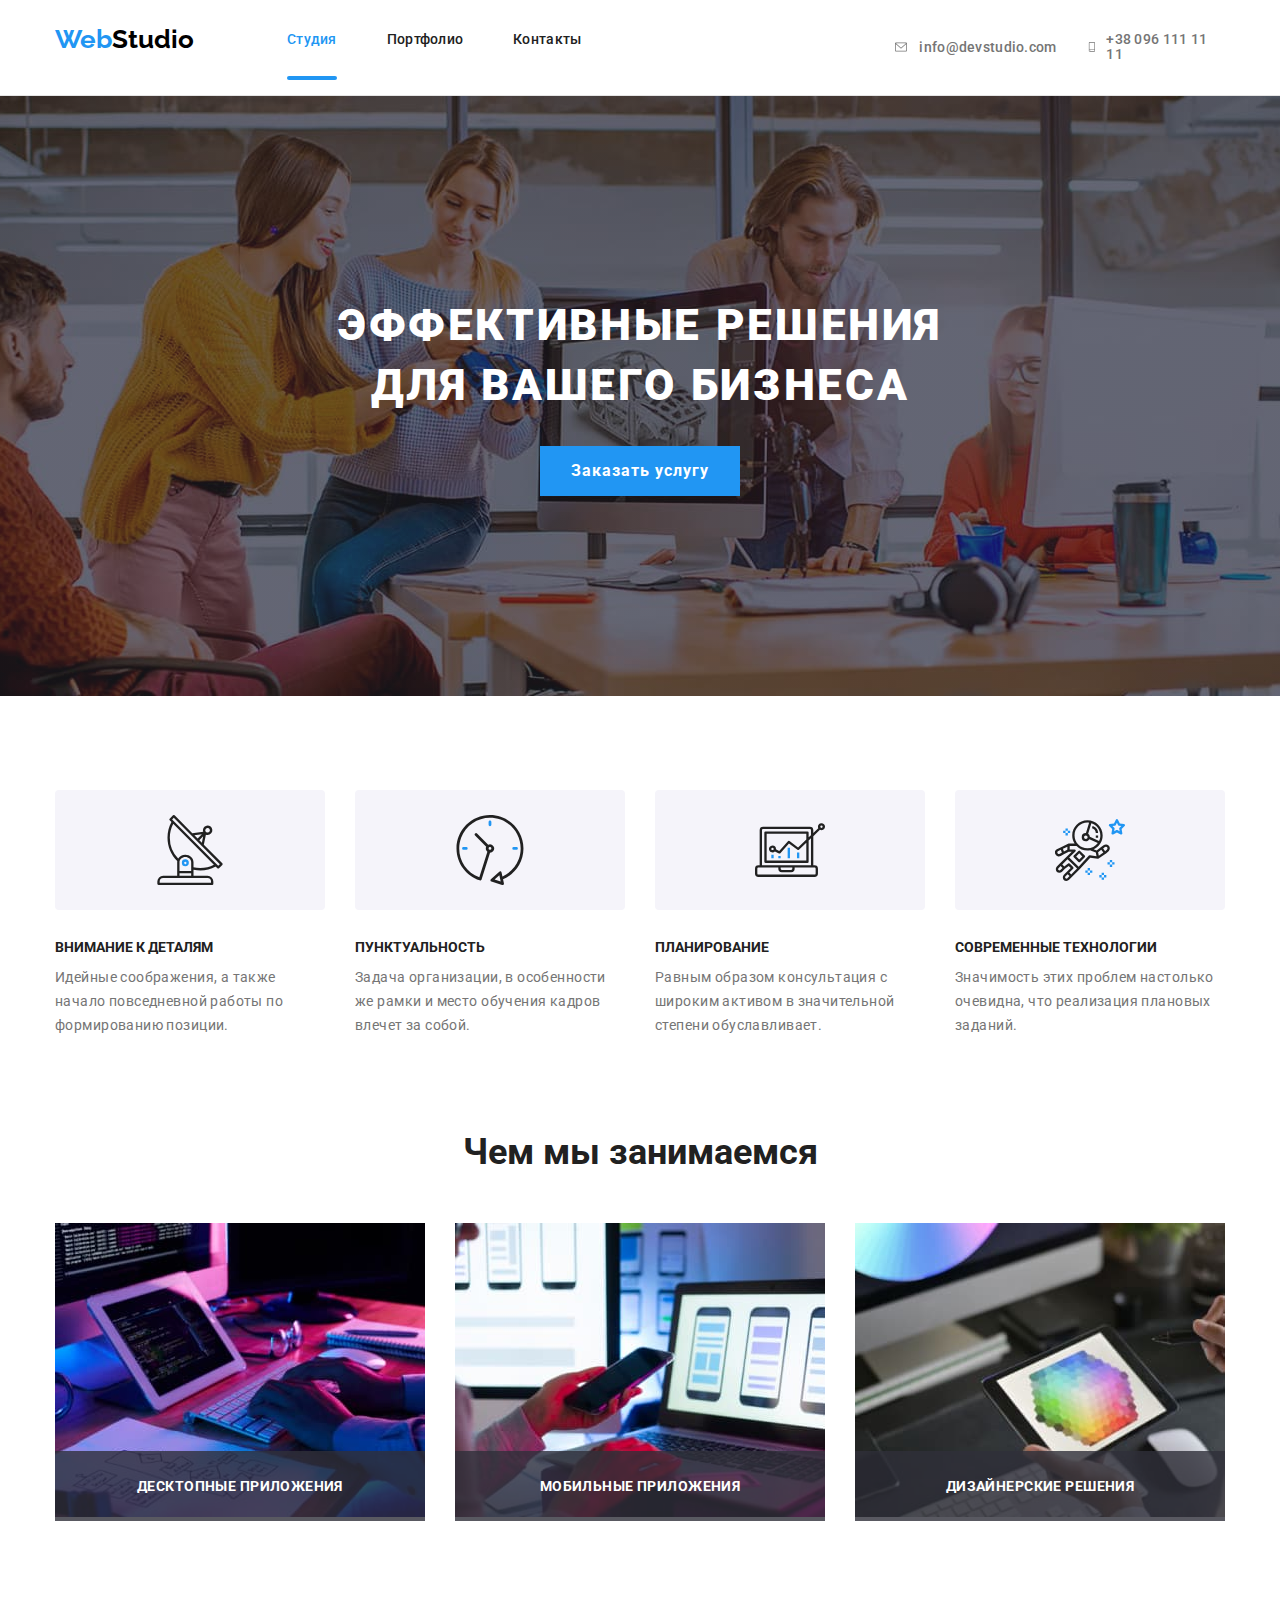
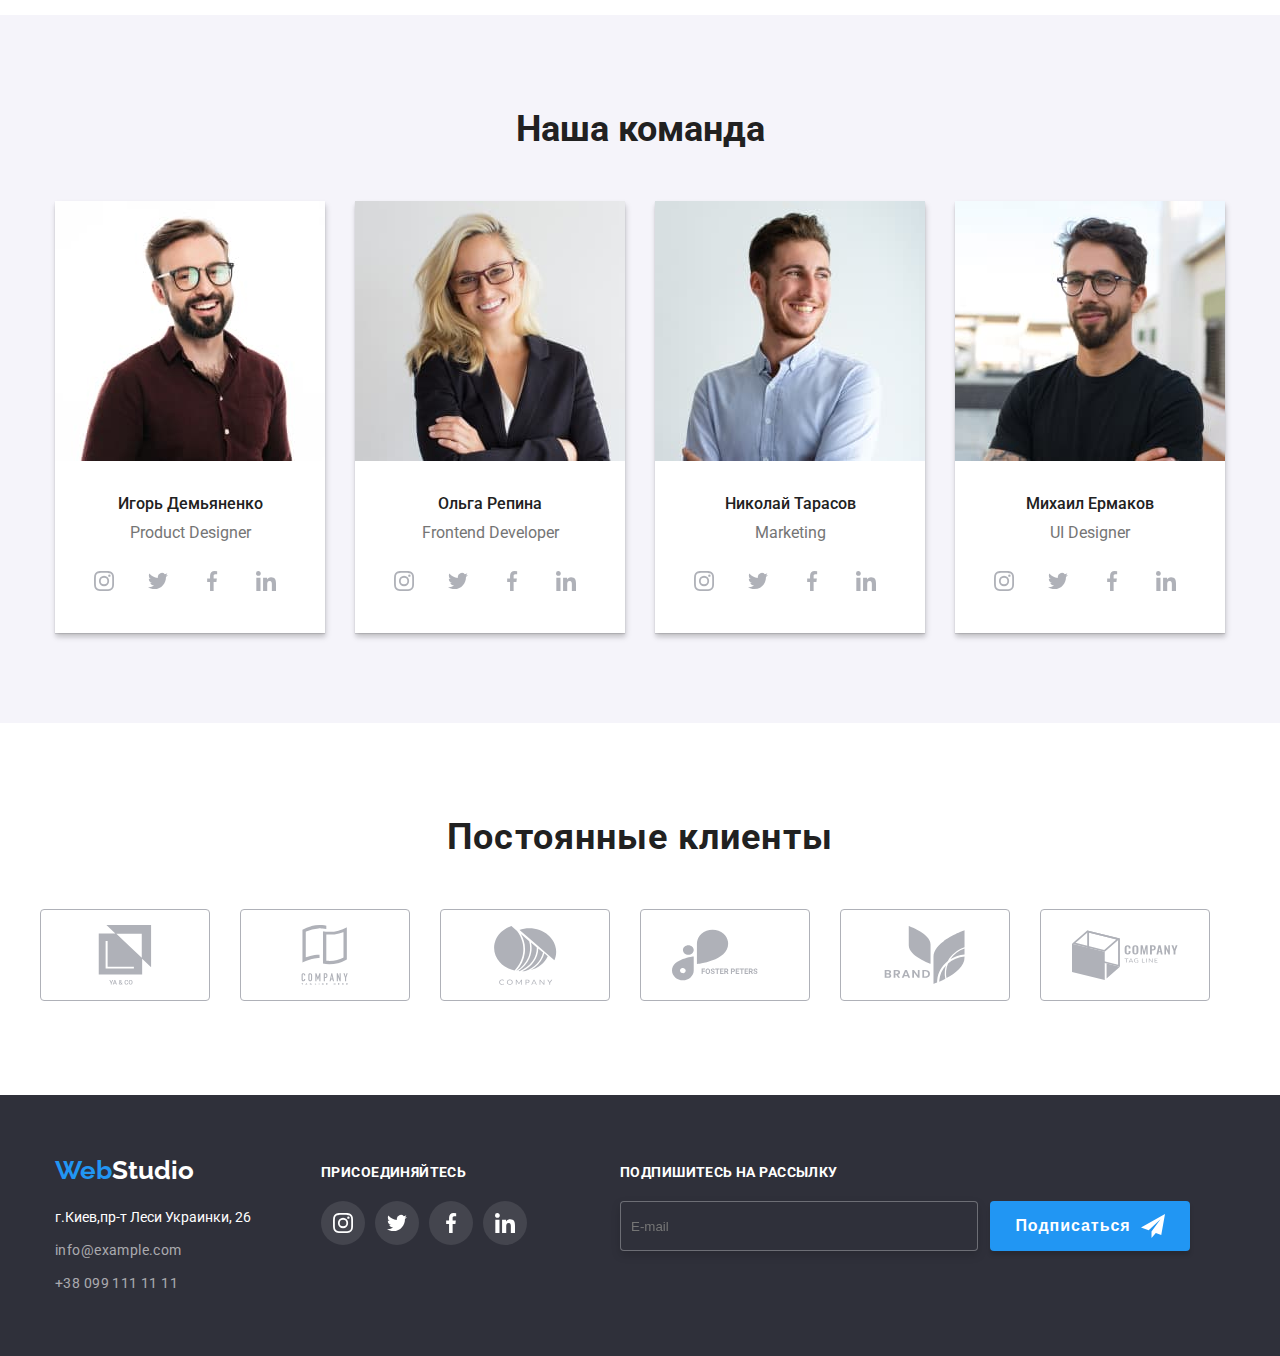
==== index.html @ 4535de9e "Копия Д.З. №7" ====
<!DOCTYPE html>
<html lang="en">

<head>
    <meta charset="UTF-8" />
    <meta http-equiv="X-UA-Compatible" content="IE=edge" />
    <meta name="viewport" content="width=device-width, initial-scale=1.0" />
    <title>Студия</title>
    <link
        href="https://fonts.googleapis.com/css2?family=Raleway:wght@700&family=Roboto:wght@400;500;700;900&display=swap"
        rel="stylesheet">
    <link rel="stylesheet" href="https://cdnjs.cloudflare.com/ajax/libs/modern-normalize/1.1.0/modern-normalize.min.css"
        integrity="sha512-wpPYUAdjBVSE4KJnH1VR1HeZfpl1ub8YT/NKx4PuQ5NmX2tKuGu6U/JRp5y+Y8XG2tV+wKQpNHVUX03MfMFn9Q=="
        crossorigin="anonymous" referrerpolicy="no-referrer" />
    <link rel="stylesheet" href="./CSS/main.min.css">
</head>

<body class="page">
    <!--site navigation-->

    <header class="header">
        <div class="container site-header">
            <nav class="site-header__nav">
                <a href="./index.html" class="site-header__logo"><span class="site-header__logo--web">Web</span><span
                        class="site-header__logo--studio">Studio</span></a>
                <ul class="site-navigation">
                    <li class="site-navigation__reference"><a href="./index.html"
                            class="site-navigation__reference--current">Студия</a></li>
                    <li class="site-navigation__reference"><a href="./portfolio.html"
                            class="site-navigation__reference--link"> Портфолио</a></li>
                    <li class="site-navigation__reference"><a href=""
                            class="site-navigation__reference--last">Контакты</a></li>
                </ul>

            </nav>

            <ul class="header-contacts">
                <li class="header-contacts__contact"><a href="mailto:info@devstudio.com" class="header-contacts__mail">
                        <svg class="header-contacts__mail--icon" width="16" height="12">
                            <use href="./images/symbol.svg#envelope"></use>
                        </svg>info@devstudio.com</a>
                </li>
                <li class="header-contacts__contact"><a href="tel:+380961111111" class="header-contacts__phone"> <svg
                            class="header-contacts__phone--icon" width="10" height="16">
                            <use href="./images/symbol.svg#smartphone"></use>
                        </svg>+38 096 111 11 11</a></li>
            </ul>
        </div>
    </header>

    <main>
        <!-- hero and modal -->
        <section class="hero">
            <h1 class="hero-title">Эффективные решения для вашего бизнеса</h1>
            <button data-modal-open class="hero-button primary" type="button">Заказать услугу</button>
            <div class="backdrop is-hidden" data-modal>
                <div class="modal">
                    <div class="modal-container">
                        <h2 class="modal-title">Оставьте свои данные, мы вам перезвоним</h2>
                        <form class="modal-form">
                            <div class="modal-form__section">
                                <label class="modal-form__label" for="name">Имя</label>
                                <input class="modal-form__input" type="text" name="name" id="name">
                                <svg class="section-icon" width="18" height="18">
                                    <use href="./images/modal.svg#name"></use>
                                </svg>
                            </div>
                            <div class="modal-form__section">
                                <label class="modal-form__label" for="tel">Телефон</label>
                                <input class="modal-form__input" type="tel" name="tel" id="tel">
                                <svg class="section-icon" width="18" height="18">
                                    <use href="./images/modal.svg#tel"></use>
                                </svg>
                            </div>
                            <div class="modal-form__section">
                                <label class="modal-form__label" for="email">Почта</label>
                                <input class="modal-form__input" type="email" name="email" id="email">
                                <svg class="section-icon" width="18" height="18">
                                    <use href="./images/modal.svg#email"></use>
                                </svg>
                            </div>
                            <div class="modal-form__section">
                                <label class="modal-form__label" for="comment">Комментарий</label>
                                <textarea class="modal-form__comment" id="comment"
                                    placeholder="Введите текст"></textarea>

                            </div>
                            <div class="modal-form__check">
                                <label class="modal-form__confirm">
                                    <input class="modal-form__check--input" type="checkbox" name="consert">
                                    <svg class="modal-form__check--icon">
                                        <use href="./images/modal.svg#check"></use>
                                    </svg>
                                    Соглашаюсь с рассылкой и принимаю <a href="" class="modal-form__check--link">Условия
                                        договора</a>
                                </label>
                            </div>

                            <button type="submit" class="modal-form__check--button">Отправить</button>
                        </form>
                    </div>
                    <div data-modal-close class="modal-close">
                        <svg width="30" height="30" class="modal-close__icon">
                            <use href="./images/symbol-defs.svg#close-1"></use>
                        </svg>
                    </div>
                </div>

            </div>
        </section>
        <!--sections of the same content-->
        <section class="section">

            <div class="container">
                <h2 class="hidden">Почему мы?</h2>
                <div class="box-icon">
                    <ul class="box-icon__section">
                        <li class="box-icon__picture">
                            <svg height="70" width="70">
                                <use href="./images/symbol.svg#antenna"></use>
                            </svg>
                        </li>
                        <li class="box-icon__information">
                            <h3 class="box-icon__header">Внимание к деталям</h3>
                            <p class="box-icon__subtitle">
                                Идейные соображения, а также
                                начало повседневной работы по
                                формированию позиции.
                            </p>
                        </li>
                    </ul>
                    <ul class="box-icon__section">
                        <li class="box-icon__picture">
                            <svg height="70" width="70">
                                <use href="./images/symbol.svg#clock"></use>
                            </svg>
                        </li>
                        <li class="box-icon__information">
                            <h3 class="box-icon__header">Пунктуальность</h3>
                            <p class="box-icon__subtitle">
                                Задача организации, в особенности же рамки и место обучения кадров
                                влечет за собой.
                            </p>
                        </li>
                    </ul>
                    <ul class="box-icon__section">
                        <li class="box-icon__picture">
                            <svg height="70" width="70">
                                <use href="./images/symbol.svg#diagram"></use>
                            </svg>
                        </li>
                        <li class="box-icon__information">
                            <h3 class="box-icon__header">Планирование</h3>
                            <p class="box-icon__subtitle">
                                Равным образом консультация с широким активом в значительной
                                степени обуславливает.
                            </p>
                        </li>
                    </ul>
                    <ul class="box-icon__section">
                        <li class="box-icon__picture">
                            <svg height="70" width="70">
                                <use href="./images/symbol.svg#astronaut"></use>
                            </svg>
                        </li>
                        <li class="box-icon__information">
                            <h3 class="box-icon__header">Современные технологии</h3>
                            <p class="box-icon__subtitle">
                                Значимость этих проблем настолько очевидна, что реализация
                                плановых заданий.
                            </p>
                        </li>
                    </ul>
                </div>




            </div>

        </section>
        <!--section imeges-->
        <section class="section">
            <div class="container">
                <h2 class="subtitle">Чем мы занимаемся</h2>
                <ul class="image-box">

                    <li class="image-box__picture"><img src="./images/img1.jpg" alt="ipad очки клавиатура"
                            width="370" />
                        <div class="image-box__section">
                            <p class="image-box__subtitle">
                                Десктопные приложения
                            </p>
                        </div>
                    </li>

                    <li class="image-box__picture"><img src="./images/img2.jpg" alt="смартфон и макбук" width="370" />
                        <div class="image-box__section">
                            <p class="image-box__subtitle">
                                Мобильные приложения
                            </p>
                        </div>
                    </li>
                    <li class="image-box__picture"><img src="./images/img3.jpg" alt="ipad мишь ручка в руке"
                            width="370" />
                        <div class="image-box__section">
                            <p class="image-box__subtitle">
                                Дизайнерские решения </p>
                        </div>
                    </li>
                </ul>
            </div>
        </section>
        <!--our team-->
        <section class="team">
            <div class="container">
                <h2 class="team__header">Наша команда</h2>
                <ul class="team__list">
                    <li class="team__section">
                        <img src="./images/demyanenko.jpg" alt="борода очки рубашка" width="270" />
                        <div class="team__container">
                            <h3 class="team__name"> Игорь Демьяненко</h3>
                            <p class="team__text">Product Designer</p>
                            <ul class="team__links">
                                <li class="team__network">
                                    <a href="" class="team__link"><svg class="team__icon" height="44" width="44">
                                            <use href="./images/symbol.svg#instagram"></use>
                                        </svg></a>
                                </li>
                                <li class="team__network"><a href="" class="team__link"><svg class="team__icon"
                                            height="44" width="44">
                                            <use href="./images/symbol.svg#twitter"></use>
                                        </svg></a></li>
                                <li class="team__network"><a href="" class="team__link"><svg class="team__icon"
                                            height="44" width="44">
                                            <use href="./images/symbol.svg#facebook"></use>
                                        </svg></a></li>
                                <li class="team__network"><a href="" class="team__link"><svg class="team__icon"
                                            height="44" width="44">
                                            <use href="./images/symbol.svg#linkedin"></use>
                                        </svg></a></li>
                            </ul>
                        </div>
                    </li>

                    <li class="team__section">
                        <img src="./images/repina.jpg" alt="девушка блондинка" width="270" />
                        <div class="team__container">
                            <h3 class="team__name">Ольга Репина</h3>
                            <p class="team__text">Frontend Developer</p>
                            <ul class="team__links">
                                <li class="team__network">
                                    <a href="" class="team__link"><svg class="team__icon" height="44" width="44">
                                            <use href="./images/symbol.svg#instagram"></use>
                                        </svg></a>
                                </li>
                                <li class="team__network"><a href="" class="team__link"><svg class="team__icon"
                                            height="44" width="44">
                                            <use href="./images/symbol.svg#twitter"></use>
                                        </svg></a></li>
                                <li class="team__network"><a href="" class="team__link"><svg class="team__icon"
                                            height="44" width="44">
                                            <use href="./images/symbol.svg#facebook"></use>
                                        </svg></a></li>
                                <li class="team__network"><a href="" class="team__link"><svg class="team__icon"
                                            height="44" width="44">
                                            <use href="./images/symbol.svg#linkedin"></use>
                                        </svg></a></li>
                            </ul>
                        </div>
                    </li>

                    <li class="team__section">
                        <img src="./images/tarasov.jpg" alt="парень в голубой рубашке" width="270" />
                        <div class="team__container">
                            <h3 class="team__name">Николай Тарасов</h3>
                            <p class="team__text">Marketing</p>
                            <ul class="team__links">
                                <li class="team__network">
                                    <a href="" class="team__link"><svg class="team__icon" height="44" width="44">
                                            <use href="./images/symbol.svg#instagram"></use>
                                        </svg></a>
                                </li>
                                <li class="team__network"><a href="" class="team__link"><svg class="team__icon"
                                            height="44" width="44">
                                            <use href="./images/symbol.svg#twitter"></use>
                                        </svg></a></li>
                                <li class="team__network"><a href="" class="team__link"><svg class="team__icon"
                                            height="44" width="44">
                                            <use href="./images/symbol.svg#facebook"></use>
                                        </svg></a></li>
                                <li class="team__network"><a href="" class="team__link"><svg class="team__icon"
                                            height="44" width="44">
                                            <use href="./images/symbol.svg#linkedin"></use>
                                        </svg></a></li>
                            </ul>
                        </div>
                    </li>

                    <li class="team__section">
                        <img src="./images/yermakov.jpg" alt="Парень в черной футболке" width="270" />
                        <div class="team__container">
                            <h3 class="team__name">Михаил Ермаков</h3>
                            <p class="team__text">UI Designer</p>
                            <ul class="team__links">
                                <li class="team__network">
                                    <a href="" class="team__link"><svg class="team__icon" height="44" width="44">
                                            <use href="./images/symbol.svg#instagram"></use>
                                        </svg></a>
                                </li>
                                <li class="team__network"><a href="" class="team__link"><svg class="team__icon"
                                            height="44" width="44">
                                            <use href="./images/symbol.svg#twitter"></use>
                                        </svg></a></li>
                                <li class="team__network"><a href="" class="team__link"><svg class="team__icon"
                                            height="44" width="44">
                                            <use href="./images/symbol.svg#facebook"></use>
                                        </svg></a></li>
                                <li class="team__network"><a href="" class="team__link"><svg class="team__icon"
                                            height="44" width="44">
                                            <use href="./images/symbol.svg#linkedin"></use>
                                        </svg></a></li>
                            </ul>
                        </div>
                    </li>
                </ul>
            </div>
        </section>
        <!-- section clients -->
        <section class="section-clients">
            <div class="container">
                <h2 class="client__header">Постоянные клиенты</h2>
                <ul class="client__section">
                    <li class="client__logo"><a href="" class="client__link">
                            <svg class="client__icon" width="106" height="60">
                                <use href="./images/symbol.svg#logo1"></use>
                            </svg></a></li>
                    <li class="client__logo"><a href="" class="client__link"><svg class="client__icon" width="106"
                                height="60">
                                <use href="./images/symbol.svg#logo2"></use>
                            </svg></a></li>
                    <li class="client__logo"><a href="" class="client__link"><svg class="client__icon" width="106"
                                height="60">
                                <use href="./images/symbol.svg#logo3"></use>
                            </svg></a></li>
                    <li class="client__logo"><a href="" class="client__link"><svg class="client__icon" width="106"
                                height="60">
                                <use href="./images/symbol.svg#logo4"></use>
                            </svg></a></li>
                    <li class="client__logo"><a href="" class="client__link"><svg class="client__icon" width="106"
                                height="60">
                                <use href="./images/symbol.svg#logo5"></use>
                            </svg></a></li>
                    <li class="client__logo"><a href="" class="client__link"><svg class="client__icon" width="106"
                                height="60">
                                <use href="./images/symbol.svg#logo6"></use>
                            </svg></a></li>
                </ul>
            </div>

        </section>

    </main>
    <!--footer-->
    <footer class="footer">
        <div class="container basement-nav">
            <div class="footer-contacts">
                <div class="footer-logo">
                    <a href="" class="footer-logo__link"><span class="footer-logo__link--web">Web</span><span
                            class="footer-logo__link--studio">Studio</span></a>
                </div>
                <address class="footer-address">
                    <ul class="footer-address__list">
                        <li class="footer-address__link"><a href=https://goo.gl/maps/S9nAgRy4S3eJK2nv7 target="_blank"
                                rel="noopener noreferrer" class="footer-address__link">
                                г.Киев,пр-т Леси Украинки, 26</a>
                        </li>
                        <li class="footer-address__contact"><a href="mailto:info@example.com"
                                class="footer-address__contact--link">info@example.com</a>
                        </li>
                        <li class="footer-address__contact"><a href="tel:+380991111111"
                                class="footer-address__contact--link">+38 099
                                111 11
                                11</a>
                        </li>
                    </ul>
                </address>
            </div>
            <div class="footer-network">
                <h3 class="footer-network__header">присоединяйтесь</h3>
                <ul class="footer-network__list">
                    <li class="footer-network__icon"><a href="" class="footer-network__link">
                            <svg width="20" height="20">
                                <use href="./images/symbol.svg#instagram1"></use>
                            </svg>
                        </a></li>
                    <li class="footer-network__icon"><a href="" class="footer-network__link"><svg width="20"
                                height="20">
                                <use href="./images/symbol.svg#twitter1"></use>
                            </svg></a></li>
                    <li class="footer-network__icon"><a href="" class="footer-network__link"><svg width="20"
                                height="20">
                                <use href="./images/symbol.svg#facebook1"></use>
                            </svg></a></li>
                    <li class="footer-network__icon"><a href="" class="footer-network__link"><svg width="20"
                                height="20">
                                <use href="./images/symbol.svg#linkedin1"></use>
                            </svg></a></li>
                </ul>
            </div>
            <div class="footer-subscribe">
                <h2 class="footer-subscribe__header">Подпишитесь на рассылку</h2>
                <form class="footer-subscribe__form">
                    <div class="footer-subscribe__box">
                        <label for="mail"></label>
                        <input type="text" name="mail" id="mail" placeholder="E-mail">
                        <button type="submit" class="footer-subscribe__btn">Подписаться
                            <svg class="footer-subscribe__icon" width="24" height="24">
                                <use href="./images/defs.svg#icon-send"></use>
                            </svg>
                        </button>
                    </div>
                </form>
            </div>
        </div>
    </footer>
    <script src="./js/modal.js"></script>
</body>

</html>
---- CSS/main.min.css ----
html{-webkit-box-sizing:border-box;box-sizing:border-box}*,*::before,*::after{-webkit-box-sizing:inherit;box-sizing:inherit;margin:0px;padding:0px}.site-header__logo,.footer-logo__link,.site-navigation__reference--link,.site-navigation__reference--last,.header-contacts__mail,.footer-address__contact,.footer-address__link,.footer-address__contact--link,.list-icon{text-decoration:none}.page{color:var(--primary-text-color);font-family:Roboto,sans-serif}:root{--primary-text-color: #757575;--title-text-color: #212121;--accent-color: #2196f3;--background-color-footer-hero: #2f303a;--white-color: #ffffff;--footer-contact-color: rgba(255, 255, 255, 0.6);--background-color-team: #f5f4fa;--black-color: #000000;--color-border: #eeeeee;--color-bottom: #e5e5e5;--border-color-client: #afb1b8;--animation-time: cubic-bezier(0.4, 0, 0.2, 1)}.container{width:1200px;padding-left:15px;padding-right:15px;margin-left:auto;margin-right:auto}header{border-bottom:1px solid var(--color-bottom);display:-webkit-box;display:-ms-flexbox;display:flex;-webkit-box-align:baseline;-ms-flex-align:baseline;align-items:baseline}.container.site-header{display:-webkit-box;display:-ms-flexbox;display:flex}.site-header__nav{display:-webkit-box;display:-ms-flexbox;display:flex}.site-header__logo{font-family:"Raleway";font-weight:700;font-size:26px;line-height:1.19;padding-top:24px;padding-bottom:25px;color:var(--title-text-color)}.site-header__logo--web{color:var(--accent-color)}.site-header__logo--studio{color:var(--black-color)}.footer-logo__link--studio{color:var(--white-color)}.site-navigation{display:-webkit-box;display:-ms-flexbox;display:flex;margin:0px;list-style:none;font-style:normal;padding:0px;margin-left:93px}.site-navigation__reference :hover,.site-navigation__reference :focus{color:var(--accent-color)}.site-navigation__reference:last-child{margin-right:0px}.site-navigation__reference{-webkit-transition:250ms var(--animation-time);transition:250ms var(--animation-time)}.site-navigation__reference{margin-right:50px}.site-navigation__reference--current{color:var(--accent-color);padding-top:32px;padding-bottom:32px;font-weight:500;font-size:14px;line-height:1.14;letter-spacing:.02em;display:-webkit-box;display:-ms-flexbox;display:flex;-ms-flex-wrap:wrap;flex-wrap:wrap;display:block;text-decoration:none;position:relative;-webkit-transition:250ms var(--animation-time);transition:250ms var(--animation-time)}.site-navigation__reference--current::after{content:"";position:absolute;display:block;bottom:0;width:100%;height:4px;background:var(--accent-color);border-radius:2px;opacity:1;-webkit-transition:250ms var(--animation-time);transition:250ms var(--animation-time)}.site-navigation__reference--link{color:var(--title-text-color);padding-top:32px;padding-bottom:32px;font-weight:500;font-size:14px;line-height:1.14;letter-spacing:.02em;display:-webkit-box;display:-ms-flexbox;display:flex;-ms-flex-wrap:wrap;flex-wrap:wrap;display:block;-webkit-transition:250ms var(--animation-time);transition:250ms var(--animation-time)}.site-navigation__reference--last{color:var(--title-text-color);padding-top:32px;padding-bottom:32px;font-weight:500;font-size:14px;line-height:1.14;letter-spacing:.02em;display:-webkit-box;display:-ms-flexbox;display:flex;-ms-flex-wrap:wrap;flex-wrap:wrap;display:block;-webkit-transition:250ms var(--animation-time);transition:250ms var(--animation-time)}.header-contacts{display:-webkit-box;display:-ms-flexbox;display:flex;-webkit-box-align:center;-ms-flex-align:center;align-items:center;list-style:none;margin:0px;padding:0px}.header-contacts__phone:hover,.header-contacts__phone:focus{color:var(--accent-color);fill:var(--accent-color)}.header-contacts__mail:hover,.header-contacts__mail:focus{color:var(--accent-color);fill:var(--accent-color)}.header-contacts__phone{color:var(--primary-text-color);display:-webkit-box;display:-ms-flexbox;display:flex;font-weight:500;font-size:14px;line-height:1.1;letter-spacing:.02em;padding-top:32px;padding-bottom:32px;list-style:none;font-style:normal;text-decoration:none;display:flex;-webkit-box-align:center;-ms-flex-align:center;align-items:center;fill:currentColor;-webkit-transition:250ms var(--animation-time);transition:250ms var(--animation-time)}.header-contacts__contact{margin-left:312px;fill:currentColor}.header-contacts__mail{color:var(--primary-text-color);font-weight:500;font-size:14px;padding-top:32px;padding-bottom:32px;line-height:1.1;letter-spacing:.02em;list-style:none;font-style:normal;margin:0px;-webkit-box-align:center;-ms-flex-align:center;align-items:center;-webkit-box-pack:center;-ms-flex-pack:center;justify-content:center;display:-webkit-inline-box;display:-ms-inline-flexbox;display:inline-flex;-webkit-transition:250ms var(--animation-time);transition:250ms var(--animation-time);position:relative;fill:var(--accent-color)}.header-contacts__mail--icon{margin-right:10px;fill:currentColor}.header-contacts__phone--icon{margin-right:10px;fill:currentColor}.header-contacts__contact:last-child{margin-left:30px}.hero{background:var(--background-color-footer-hero);background-image:-webkit-gradient(linear, left top, right top, from(rgba(47, 48, 58, 0.4)), to(rgba(47, 48, 58, 0.4))),url(../images/team.jpg);background-image:linear-gradient(to right, rgba(47, 48, 58, 0.4), rgba(47, 48, 58, 0.4)),url(../images/team.jpg);height:600px;max-width:1600px;background-repeat:no-repeat;background-position:center;background-size:cover;margin-left:auto;margin-right:auto;padding-top:200px;padding-bottom:200px}.hero-button.primary:hover,.hero-button.primary:focus{background-color:var(--accent-color);color:var(--white-color)}.hero-title{color:var(--white-color);width:696px;height:120px;left:452px;top:280px;font-weight:900;font-size:44px;line-height:1.36;text-align:center;letter-spacing:.06em;text-transform:uppercase;margin-top:0px;margin-bottom:30px;margin-left:auto;margin-right:auto}.hero-button.primary{color:var(--white-color);background-color:var(--accent-color);font-family:inherit}.hero-button.primary{width:200px;height:50px;margin:0 auto;display:block;cursor:pointer;padding-top:10px;padding-bottom:10px;padding-left:31px;padding-right:31px;font-weight:700;font-size:16px;line-height:1.87;letter-spacing:.06em;border:0px}.backdrop{position:fixed;top:0;left:0;width:100%;height:100%;background:rgba(0,0,0,.2);z-index:3;-webkit-transition:250ms var(--animation-time);transition:250ms var(--animation-time)}.backdrop.is-hidden{opacity:0;pointer-events:none;visibility:hidden}.section-icon{position:absolute;left:12px;bottom:50%;-webkit-transform:translateY(50%);transform:translateY(50%);fill:var(--title-text-color)}.modal{position:absolute;top:50%;left:50%;-webkit-transform:translate(-50%, -50%);transform:translate(-50%, -50%);width:528px;height:581px;background:var(--white-color);-webkit-box-shadow:0px 1px 3px rgba(0,0,0,.12),0px 1px 1px rgba(0,0,0,.14),0px 2px 1px rgba(0,0,0,.2);box-shadow:0px 1px 3px rgba(0,0,0,.12),0px 1px 1px rgba(0,0,0,.14),0px 2px 1px rgba(0,0,0,.2);border-radius:4px}.modal-close:hover,.modal-close:focus{cursor:pointer;fill:var(--accent-color)}.modal-close{position:fixed;top:8px;right:8px;width:30px;height:30px;border:1px solid rgba(0,0,0,.1);border-radius:50%;fill:var(--black-color);-webkit-transition:250ms var(--animation-time);transition:250ms var(--animation-time)}.modal-container{text-align:center;padding:40px}.modal-title{margin-bottom:30px;font-weight:700;font-size:20px;line-height:1.15;text-align:center;letter-spacing:.03em;color:var(--title-text-color)}.modal-form__check--icon:hover{cursor:pointer}.modal-form__section:nth-last-child(3){margin-bottom:0px}.modal-form__input:focus{border:1px solid var(--accent-color)}.modal-form__input:focus~.section-icon{fill:var(--accent-color)}.modal-form__section{display:-webkit-box;display:-ms-flexbox;display:flex;-webkit-box-orient:vertical;-webkit-box-direction:normal;-ms-flex-direction:column;flex-direction:column;margin-bottom:28px;position:relative;margin-right:0px}.modal-form__section__section:nth-last-child(3){margin-bottom:0px}.modal-form__label{position:absolute;top:-18px;font-weight:400;font-size:12px;line-height:1.16;letter-spacing:.01em;color:var(--primary-text-color)}.modal-form__input{outline:none;padding:20px}.modal-form__section>input{height:40px;border:1px solid rgba(33,33,33,.2);border-radius:4px;padding:11px;padding-left:42px}.modal-form__comment{display:block;margin-bottom:0;margin-right:0px;height:120px;resize:none;border:1px solid rgba(33,33,33,.2);border-radius:4px;padding:11px;outline:none}.modal-form__check{margin-top:20px;margin-bottom:30px;text-align:center}.modal-form__confirm{font-size:14px;line-height:1.71;color:var(--primary-text-color)}.modal-form__confirm>a{margin-left:7px;font-weight:400;font-size:14px;line-height:24px;letter-spacing:.03em;-webkit-text-decoration-line:underline;text-decoration-line:underline;color:var(--accent-color)}.modal-form__check--input{position:absolute;width:1px;height:1px;margin:-1px;border:0;padding:0;clip:rect(0 0 0 0);overflow:hidden}.modal-form__check--input:checked+.modal-form__check--icon{background-color:var(--accent-color);background-origin:border-box;border-color:var(--accent-color);fill:var(--white-color)}.modal-form__check--icon{width:16px;height:15px;border:2px solid var(--title-text-color);border-radius:2px;fill:none;margin-right:7px}.modal-form>button{margin:auto;width:200px;height:50px;background:var(--accent-color);border:none;border-radius:4px;-webkit-box-shadow:0px 4px 4px rgba(0,0,0,.15);box-shadow:0px 4px 4px rgba(0,0,0,.15);font-weight:700;line-height:30px;font-size:16px;letter-spacing:.06em;color:var(--white-color);cursor:pointer}.image-box{display:-webkit-box;display:-ms-flexbox;display:flex;-ms-flex-wrap:wrap;flex-wrap:wrap;list-style:none;font-style:normal;margin:0px;padding:0px}.box-icon{display:-webkit-box;display:-ms-flexbox;display:flex;list-style:none;font-style:normal;-webkit-box-pack:justify;-ms-flex-pack:justify;justify-content:space-between;margin:0px;padding:0px}.box-icon__picture{display:-webkit-box;display:-ms-flexbox;display:flex;-webkit-box-pack:center;-ms-flex-pack:center;justify-content:center;padding:25px 100px;border-radius:4px;margin-bottom:30px;width:270px;height:120px;background-color:var(--background-color-team)}.section{padding-top:94px;padding-bottom:94px}.section:nth-child(0n+2){padding-bottom:0px}.hidden{display:none}.box-icon__header{color:var(--title-text-color);font-weight:700;font-size:14px;line-height:1.14;margin-bottom:10px;text-transform:uppercase;margin-top:0px}.box-icon__information{display:inline-block;margin-right:30px;width:270px;list-style:none;line-height:1.71}.box-icon__information:last-child{margin-right:0px}.box-icon__subtitle{font-size:14px;line-height:1.71;margin:0;letter-spacing:.03em}.image-box__picture{margin-right:30px;position:relative}.image-box__section{position:absolute;bottom:0;width:100%;height:70px;background:rgba(47,48,58,.8);-webkit-transition:-webkit-transform 250ms ease;transition:-webkit-transform 250ms ease;transition:transform 250ms ease;transition:transform 250ms ease, -webkit-transform 250ms ease}.image-box__subtitle{font-weight:700;font-size:14px;line-height:16px;padding-top:27px;text-align:center;letter-spacing:.03em;text-transform:uppercase;color:var(--white-color)}.portfolio__title{padding-left:24px;padding-top:20px;padding-bottom:20px;border:1px solid var(--color-border);border-top:none;position:relative;background-color:var(--white-color);z-index:2}.image-box__picture:last-child{margin-right:0px}.subtitle{color:var(--title-text-color);font-weight:700;font-size:36px;line-height:1.16;text-align:center;margin-bottom:50px;margin-top:0px}.team{background-color:var(--background-color-team);height:708px;margin-left:auto;margin-right:auto;padding-top:94px;padding-bottom:94px}.team__section:hover{cursor:pointer;-webkit-box-shadow:0px 1px 1px rgba(0,0,0,.12),0px 4px 4px rgba(0,0,0,.06),1px 4px 6px rgba(0,0,0,.16);box-shadow:0px 1px 1px rgba(0,0,0,.12),0px 4px 4px rgba(0,0,0,.06),1px 4px 6px rgba(0,0,0,.16)}.team__link:hover,.team__link:focus{fill:var(--white-color);background-color:var(--accent-color);border-radius:50%}.team__section:last-child{margin-right:0px}.team__header{color:var(--title-text-color);font-weight:700;font-size:36px;line-height:1.16;text-align:center;margin-bottom:50px;margin-top:0px}.team__list{display:-webkit-box;display:-ms-flexbox;display:flex;-ms-flex-wrap:wrap;flex-wrap:wrap;list-style:none;font-style:normal;margin:0px;padding:0px}.team__network{text-decoration:none;display:inline-block;margin-right:10px}.team__links{display:-webkit-box;display:-ms-flexbox;display:flex;list-style:none;-webkit-box-pack:center;-ms-flex-pack:center;justify-content:center}.team__icon{width:20px;height:20px;color:var(--white-color)}.team__link{width:44px;height:44px;border-radius:50%;display:-webkit-box;display:-ms-flexbox;display:flex;-webkit-box-pack:center;-ms-flex-pack:center;justify-content:center;-webkit-box-align:center;-ms-flex-align:center;align-items:center;fill:var(--border-color-client);-webkit-transition:250ms var(--animation-time);transition:250ms var(--animation-time)}.team__name{color:var(--title-text-color);font-weight:500;font-size:16px;line-height:1.18;margin-top:0px;margin-bottom:10px;text-align:center}.team__section{background-color:var(--white-color);margin-bottom:94px;margin-right:30px;-webkit-box-shadow:0px 1px 1px rgba(0,0,0,.12),0px 4px 4px rgba(0,0,0,.06),1px 4px 6px rgba(0,0,0,.16);box-shadow:0px 1px 1px rgba(0,0,0,.12),0px 4px 4px rgba(0,0,0,.06),1px 4px 6px rgba(0,0,0,.16)}.team__container{padding-top:30px;padding-bottom:30px}.team__text{font-weight:400;font-size:16px;line-height:1.18;margin:0px;text-align:center;margin-bottom:16px}.client__icon{-webkit-box-pack:center;-ms-flex-pack:center;justify-content:center;border-radius:4px;fill:currentColor;-webkit-transition:250ms var(--animation-time);transition:250ms var(--animation-time)}.client__icon:hover,.client__icon:focus{fill:var(--accent-color);border-color:var(--accent-color)}.client__logo{list-style:none;-webkit-box-pack:center;-ms-flex-pack:center;justify-content:center;display:-webkit-box;display:-ms-flexbox;display:flex}.section-clients{padding-top:94px;padding-bottom:94px}.client__header{font-size:36px;line-height:1.16;text-align:center;letter-spacing:.03em;color:var(--title-text-color);margin-top:0px;margin-bottom:50px}.client__section{display:-webkit-box;display:-ms-flexbox;display:flex;-webkit-box-pack:center;-ms-flex-pack:center;justify-content:center;text-align:center}.client__link{margin-right:30px;-webkit-box-pack:center;-ms-flex-pack:center;justify-content:center;width:170px;height:92px;border:1px solid var(--border-color-client);border-radius:4px;display:-webkit-box;display:-ms-flexbox;display:flex;-webkit-box-align:center;-ms-flex-align:center;align-items:center;color:var(--border-color-client);-webkit-transition:250ms var(--animation-time);transition:250ms var(--animation-time)}.client__link:hover,.client__link:focus{border:1px solid var(--accent-color);color:var(--accent-color)}.footer-network{width:206px;height:80px;display:-webkit-box;display:-ms-flexbox;display:flex;margin-left:70px;-ms-flex-wrap:wrap;flex-wrap:wrap}.footer-network__icon:focus,.footer-network__icon:hover{fill:var(--accent-color)}.footer-network__link:hover,.footer-network__link:focus{fill:var(--white-color);background-color:var(--accent-color);border-radius:50%}.footer-network__header{font-weight:700;font-size:14px;line-height:1.14;letter-spacing:.03em;text-transform:uppercase;color:var(--white-color);margin-bottom:20px;padding-top:10px;margin-top:0px;background-position:center}.footer-network__list{display:-webkit-box;display:-ms-flexbox;display:flex;-webkit-box-align:center;-ms-flex-align:center;align-items:center}.footer-network__icon{list-style:none;margin-right:10px}.footer-network__link{display:-webkit-box;display:-ms-flexbox;display:flex;-webkit-box-pack:center;-ms-flex-pack:center;justify-content:center;-webkit-box-align:center;-ms-flex-align:center;align-items:center;border-radius:50%;background:rgba(255,255,255,.1);width:44px;height:44px;fill:var(--white-color);-webkit-transition:250ms var(--animation-time);transition:250ms var(--animation-time)}.footer{background:var(--background-color-footer-hero);padding-top:60px;padding-bottom:60px;display:-webkit-box;display:-ms-flexbox;display:flex}.basement-nav{display:-webkit-box;display:-ms-flexbox;display:flex}footer{display:-webkit-box;display:-ms-flexbox;display:flex}.footer-address__link{color:var(--white-color);font-size:14px;line-height:1.71;margin-bottom:9px;-webkit-transition:250ms var(--animation-time);transition:250ms var(--animation-time)}.footer-address__link :hover,.footer-address__link :focus{color:var(--accent-color)}.footer-address__contact:last-child{margin-bottom:0px}.footer-address__contact{color:var(--footer-contact-color);font-size:14px;line-height:1.71;margin-bottom:9px;letter-spacing:.03em;-webkit-transition:250ms var(--animation-time);transition:250ms var(--animation-time)}.footer-address__contact :hover,.footer-address__contact :focus{color:var(--accent-color)}.footer-address__contact--link:last-child{margin-bottom:0px}.footer-address__contact--link{color:var(--footer-contact-color);font-size:14px;line-height:1.71;margin-bottom:9px;letter-spacing:.03em;-webkit-transition:250ms var(--animation-time);transition:250ms var(--animation-time)}.footer-logo__link{font-family:"Raleway";font-weight:700;font-size:26px;line-height:1.19;padding-top:24px;padding-bottom:25px;color:var(--title-text-color)}.footer-logo{margin-bottom:20px}.footer-logo__link--web{color:var(--accent-color)}.footer-logo__link--studio{color:var(--white-color)}.footer-subscribe__header{color:var(--white-color);font-weight:700;font-size:14px;line-height:1.14;padding-top:10px;margin-bottom:20px;text-align:start;letter-spacing:.03em;text-transform:uppercase}.footer-subscribe{margin-left:93px}.footer-subscribe__box{display:-webkit-box;display:-ms-flexbox;display:flex}.footer-subscribe__box__box::-webkit-input-placeholder{font-weight:400;font-size:16px;line-height:1.25;letter-spacing:.03em;font-style:normal}.footer-subscribe__box__box::-moz-placeholder{font-weight:400;font-size:16px;line-height:1.25;letter-spacing:.03em;font-style:normal}.footer-subscribe__box__box:-ms-input-placeholder{font-weight:400;font-size:16px;line-height:1.25;letter-spacing:.03em;font-style:normal}.footer-subscribe__box__box::-ms-input-placeholder{font-weight:400;font-size:16px;line-height:1.25;letter-spacing:.03em;font-style:normal}.footer-subscribe__box__box::placeholder{font-weight:400;font-size:16px;line-height:1.25;letter-spacing:.03em;font-style:normal}.footer-subscribe__box>input{padding-left:10px;width:358px;height:50px;background:var(--background-color-footer-hero);color:rgba(255,255,255,.6);border:1px solid rgba(255,255,255,.3);border-radius:4px;-webkit-filter:drop-shadow(0px 4px 4px rgba(0, 0, 0, 0.15));filter:drop-shadow(0px 4px 4px rgba(0, 0, 0, 0.15))}.footer-subscribe__btn{display:-webkit-box;display:-ms-flexbox;display:flex;-webkit-box-pack:center;-ms-flex-pack:center;justify-content:center;-webkit-box-align:center;-ms-flex-align:center;align-items:center;margin-left:12px;width:200px;height:50px;font-weight:700;font-size:16px;line-height:1.87;letter-spacing:.06em;background:var(--accent-color);border-radius:4px;color:var(--white-color);-webkit-box-shadow:0px 4px 4px rgba(0,0,0,.15);box-shadow:0px 4px 4px rgba(0,0,0,.15);cursor:pointer;border:none}.footer-subscribe__icon{margin-left:10px}.footer-address__list{list-style:none;font-style:normal;margin:0;padding:0px}.btn{color:var(--title-text-color);background-color:var(--background-color-team);font-weight:500;font-size:16px;line-height:1.62;cursor:pointer;font-family:inherit;border:none;padding-top:6px;padding-bottom:6px;padding-left:22px;padding-right:22px;border-radius:5px;-webkit-transition:250ms var(--animation-time);transition:250ms var(--animation-time)}.button{margin-right:8px;-webkit-transition:250ms var(--animation-time);transition:250ms var(--animation-time)}.button :hover,.button :focus{color:var(--white-color);background-color:var(--accent-color)}.list-btn{display:-webkit-box;display:-ms-flexbox;display:flex;-ms-flex-wrap:wrap;flex-wrap:wrap;list-style:none;font-style:normal;padding:0px;-webkit-box-pack:center;-ms-flex-pack:center;justify-content:center;margin-bottom:50px;margin-top:0px}.portfolio{display:-webkit-box;display:-ms-flexbox;display:flex;-ms-flex-wrap:wrap;flex-wrap:wrap;list-style:none;font-style:normal;margin:0px;padding:0px}.portfolio__card{width:370px;margin-right:30px;margin-bottom:30px;border:1px solid var(--color-border)}.portfolio__card:nth-child(3n){margin-right:0px}.portfolio__card:nth-last-child(-n+3){margin-bottom:0px}.portfolio__element{position:relative;overflow:hidden;z-index:1;-webkit-transition:250ms var(--timing-function);transition:250ms var(--timing-function)}.portfolio__element:hover .portfolio__conteiner{-webkit-transform:translatey(0);transform:translatey(0)}.portfolio__element:hover,.portfolio__element:focus{cursor:pointer;-webkit-box-shadow:0px 1px 1px rgba(0,0,0,.12),0px 4px 4px rgba(0,0,0,.06),1px 4px 6px rgba(0,0,0,.16);box-shadow:0px 1px 1px rgba(0,0,0,.12),0px 4px 4px rgba(0,0,0,.06),1px 4px 6px rgba(0,0,0,.16)}.portfolio__conteiner{position:absolute;bottom:109px;width:100%;height:294px;padding:63px 24px;background:rgba(33,150,243,.9);-webkit-transform:translateY(100%);transform:translateY(100%);-webkit-transition:250ms var(--animation-time);transition:250ms var(--animation-time)}.portfolio__text{font-weight:400;font-size:18px;line-height:28px;letter-spacing:.03em;color:var(--white-color)}.portfolio__images{display:block}.portfolio__title{padding-left:24px;padding-top:20px;padding-bottom:20px;border:1px solid var(--color-border);border-top:none;position:relative;background-color:var(--white-color);z-index:2}.portfolio__header{color:var(--title-text-color);font-weight:700;font-size:18px;line-height:2;margin:0;padding-bottom:3px}.portfolio__desc{color:var(--primary-text-color);font-size:16px;line-height:1.87;margin:0}/*# sourceMappingURL=main.min.css.map */
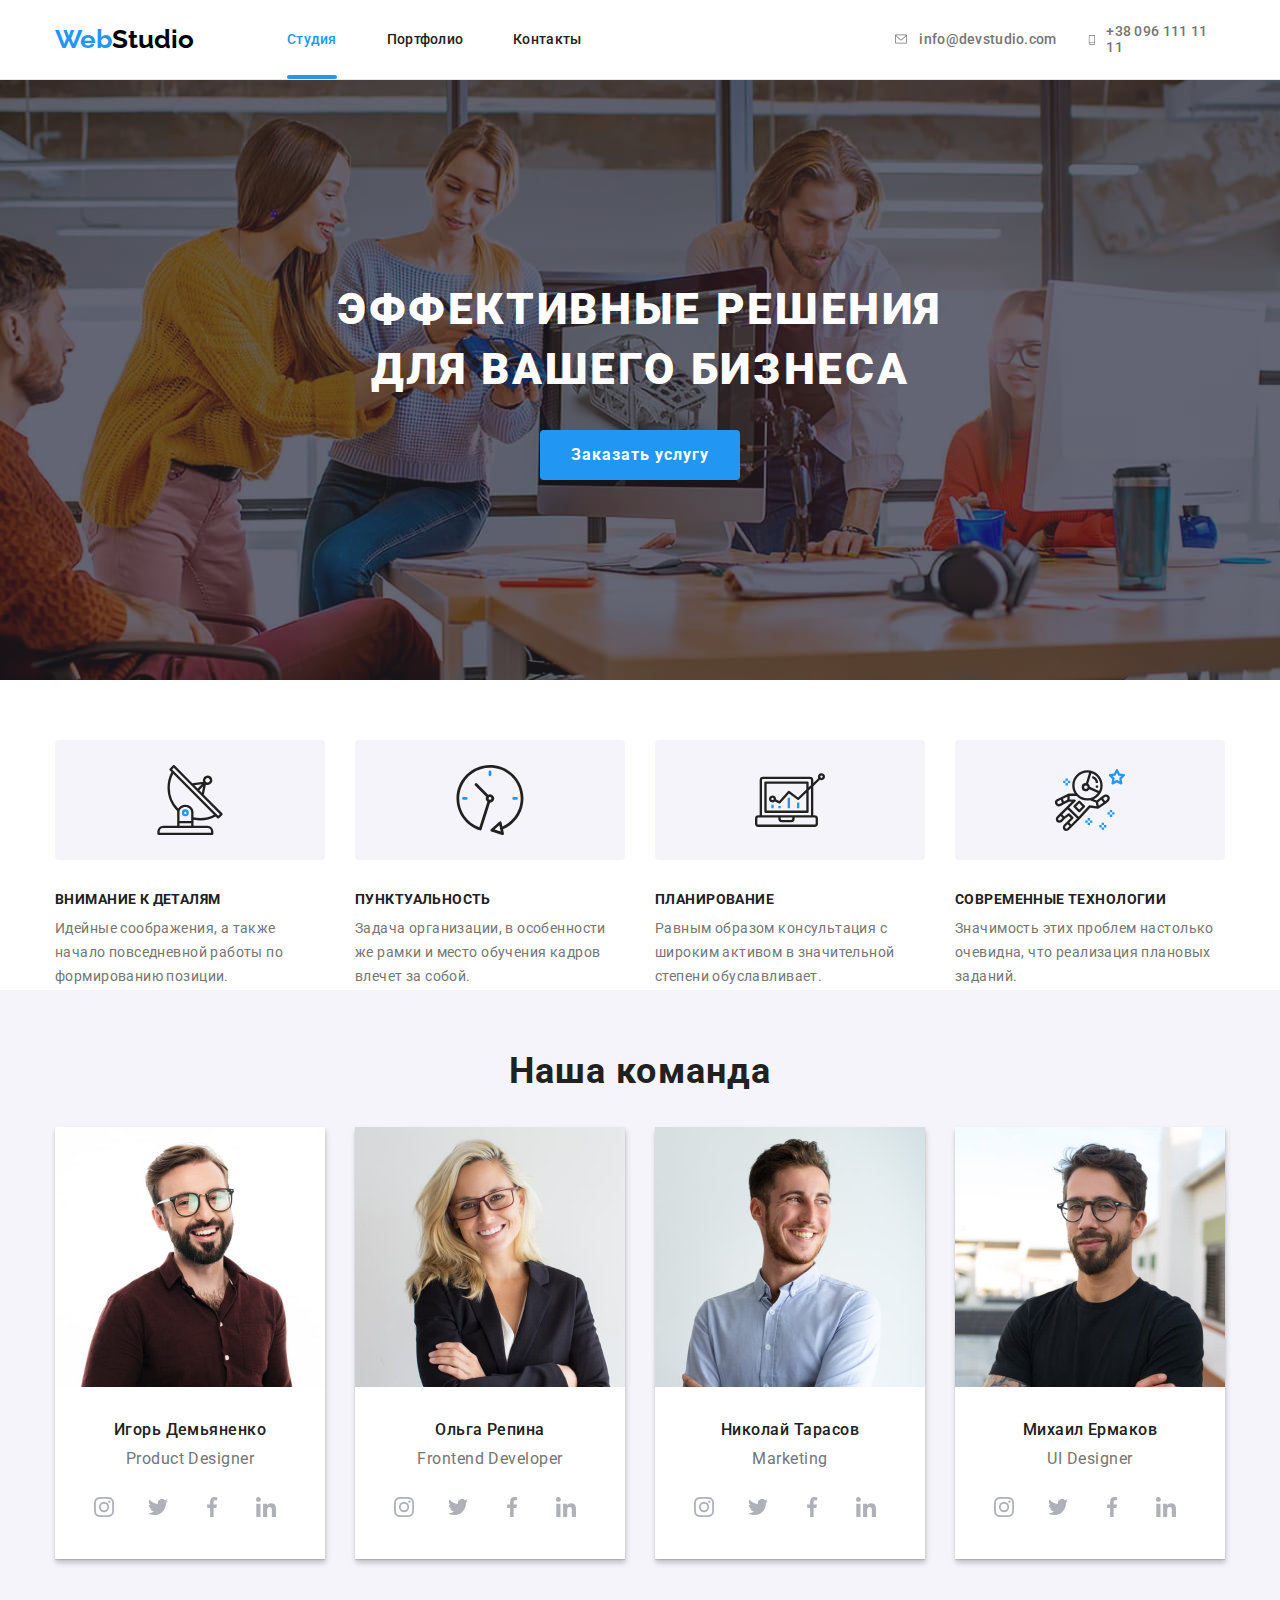
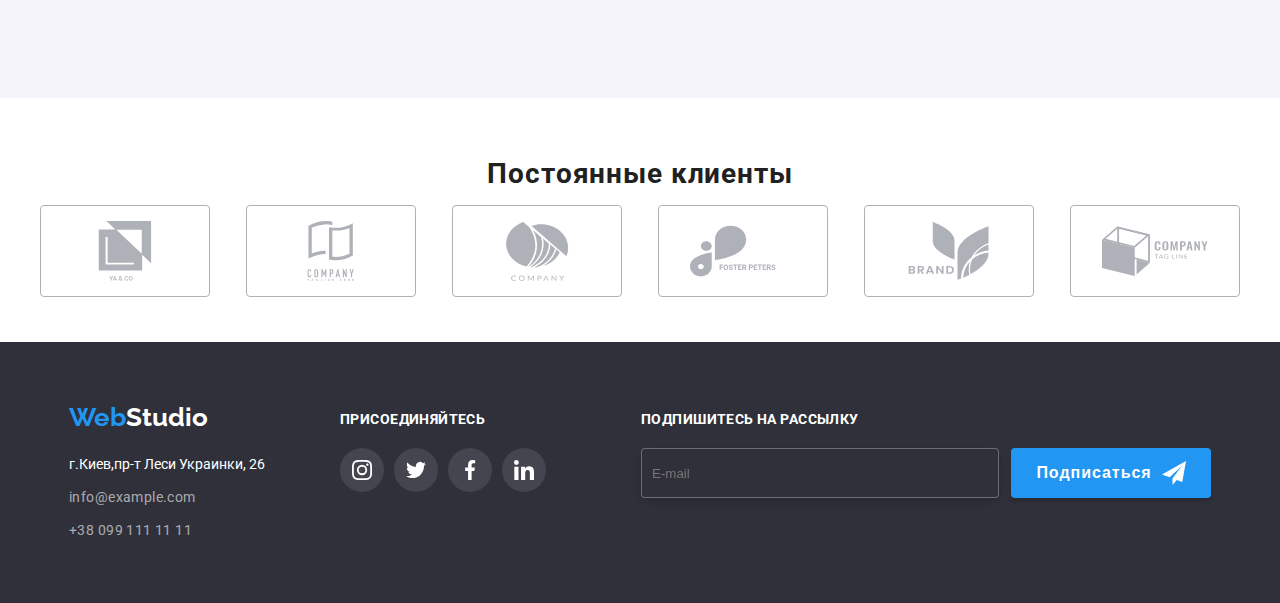
==== commit bebeeeaa: "Добавил фото в team" ====
--- a/index.html
+++ b/index.html
@@ -23,6 +23,49 @@
             <nav class="site-header__nav">
                 <a href="./index.html" class="site-header__logo"><span class="site-header__logo--web">Web</span><span
                         class="site-header__logo--studio">Studio</span></a>
+                <button type="button" class="header__menu is-open" data-menu-button aria-expanded="false"
+                    aria-controls="menu-modal" data-menu-button="">
+                    <svg width="24" height="16" aria-label="Переключатель мобильного меню">
+                        <use class="header__menu--close" href="./images/sym.svg#close_24px"></use>
+                        <use class="header__menu--open" href="./images/sym.svg#menu_24px"></use>
+                    </svg>
+                </button>
+                <div class="menu-modal is-open" data-menu id="menu-modal">
+                    <ul>
+                        <li class="menu-modal__item">
+                            <a href="./index.html" class="menu-modal__link  menu-modal_link--current">Студия</a>
+                        </li>
+                        <li class="menu-modal__item">
+                            <a href="./portfolio.html" class="menu-modal__link">Портфолио</a>
+                        </li>
+                        <li class="menu-modal__item">
+                            <a href="" class="menu-modal__link">Контакты</a>
+                        </li>
+                    </ul>
+                    <ul>
+                        <li class="menu-modal__contacts--item"> <a href="tel:+380961111111"
+                                class="contacts__link contacts__link--color"> +38 096
+                                111 11 11</a>
+                        </li>
+                        <li class="menu-modal__contacts--item">
+                            <a href="mailto:info@devstudio.com" class="contacts__link"> info@devstudio.com</a>
+                        </li>
+                    </ul>
+                    <ul class="menu-modal__social">
+                        <li class="menu-modal__social--network">
+                            <a href="" class="menu-modal__social--border">Instagram </a>
+                        </li>
+                        <li class="menu-modal__social--network">
+                            <a href="" class="menu-modal__social--border">Twitter </a>
+                        </li>
+                        <li class="menu-modal__social--network">
+                            <a href="" class="menu-modal__social--border">Facebook</a>
+                        </li>
+                        <li class="menu-modal__social--network">
+                            <a href="" class="menu-modal__social--border">LinkedIn</a>
+                        </li>
+                    </ul>
+                </div>
                 <ul class="site-navigation">
                     <li class="site-navigation__reference"><a href="./index.html"
                             class="site-navigation__reference--current">Студия</a></li>
@@ -116,7 +159,7 @@
                 <div class="box-icon">
                     <ul class="box-icon__section">
                         <li class="box-icon__picture">
-                            <svg height="70" width="70">
+                            <svg class="box-icon__img" height="70" width="70">
                                 <use href="./images/symbol.svg#antenna"></use>
                             </svg>
                         </li>
@@ -131,7 +174,7 @@
                     </ul>
                     <ul class="box-icon__section">
                         <li class="box-icon__picture">
-                            <svg height="70" width="70">
+                            <svg class="box-icon__img" height="70" width="70">
                                 <use href="./images/symbol.svg#clock"></use>
                             </svg>
                         </li>
@@ -145,7 +188,7 @@
                     </ul>
                     <ul class="box-icon__section">
                         <li class="box-icon__picture">
-                            <svg height="70" width="70">
+                            <svg class="box-icon__img" height="70" width="70">
                                 <use href="./images/symbol.svg#diagram"></use>
                             </svg>
                         </li>
@@ -159,7 +202,7 @@
                     </ul>
                     <ul class="box-icon__section">
                         <li class="box-icon__picture">
-                            <svg height="70" width="70">
+                            <svg class="box-icon__img" height="70" width="70">
                                 <use href="./images/symbol.svg#astronaut"></use>
                             </svg>
                         </li>
@@ -180,7 +223,7 @@
 
         </section>
         <!--section imeges-->
-        <section class="section">
+        <section class="section image">
             <div class="container">
                 <h2 class="subtitle">Чем мы занимаемся</h2>
                 <ul class="image-box">
@@ -217,7 +260,7 @@
                 <h2 class="team__header">Наша команда</h2>
                 <ul class="team__list">
                     <li class="team__section">
-                        <img src="./images/demyanenko.jpg" alt="борода очки рубашка" width="270" />
+                        <img src="./images/img-(2).jpg" alt="борода очки рубашка" width="270" />
                         <div class="team__container">
                             <h3 class="team__name"> Игорь Демьяненко</h3>
                             <p class="team__text">Product Designer</p>
@@ -244,7 +287,7 @@
                     </li>
 
                     <li class="team__section">
-                        <img src="./images/repina.jpg" alt="девушка блондинка" width="270" />
+                        <img src="./images/img-(1).jpg" alt="девушка блондинка" width="270" />
                         <div class="team__container">
                             <h3 class="team__name">Ольга Репина</h3>
                             <p class="team__text">Frontend Developer</p>
@@ -271,7 +314,7 @@
                     </li>
 
                     <li class="team__section">
-                        <img src="./images/tarasov.jpg" alt="парень в голубой рубашке" width="270" />
+                        <img src="./images/img-(3).jpg" alt="парень в голубой рубашке" width="270" />
                         <div class="team__container">
                             <h3 class="team__name">Николай Тарасов</h3>
                             <p class="team__text">Marketing</p>
@@ -298,7 +341,7 @@
                     </li>
 
                     <li class="team__section">
-                        <img src="./images/yermakov.jpg" alt="Парень в черной футболке" width="270" />
+                        <img src="./images/img-(4).jpg" alt="Парень в черной футболке" width="270" />
                         <div class="team__container">
                             <h3 class="team__name">Михаил Ермаков</h3>
                             <p class="team__text">UI Designer</p>
@@ -413,7 +456,7 @@
                 <form class="footer-subscribe__form">
                     <div class="footer-subscribe__box">
                         <label for="mail"></label>
-                        <input type="text" name="mail" id="mail" placeholder="E-mail">
+                        <input class="footer-subscribe__input" type="text" name="mail" id="mail" placeholder="E-mail">
                         <button type="submit" class="footer-subscribe__btn">Подписаться
                             <svg class="footer-subscribe__icon" width="24" height="24">
                                 <use href="./images/defs.svg#icon-send"></use>
@@ -424,6 +467,7 @@
             </div>
         </div>
     </footer>
+    <script src="./js/menu.js"></script>
     <script src="./js/modal.js"></script>
 </body>
 
--- a/CSS/main.min.css
+++ b/CSS/main.min.css
@@ -1 +1 @@
-html{-webkit-box-sizing:border-box;box-sizing:border-box}*,*::before,*::after{-webkit-box-sizing:inherit;box-sizing:inherit;margin:0px;padding:0px}.site-header__logo,.footer-logo__link,.site-navigation__reference--link,.site-navigation__reference--last,.header-contacts__mail,.footer-address__contact,.footer-address__link,.footer-address__contact--link,.list-icon{text-decoration:none}.page{color:var(--primary-text-color);font-family:Roboto,sans-serif}:root{--primary-text-color: #757575;--title-text-color: #212121;--accent-color: #2196f3;--background-color-footer-hero: #2f303a;--white-color: #ffffff;--footer-contact-color: rgba(255, 255, 255, 0.6);--background-color-team: #f5f4fa;--black-color: #000000;--color-border: #eeeeee;--color-bottom: #e5e5e5;--border-color-client: #afb1b8;--animation-time: cubic-bezier(0.4, 0, 0.2, 1)}.container{width:1200px;padding-left:15px;padding-right:15px;margin-left:auto;margin-right:auto}header{border-bottom:1px solid var(--color-bottom);display:-webkit-box;display:-ms-flexbox;display:flex;-webkit-box-align:baseline;-ms-flex-align:baseline;align-items:baseline}.container.site-header{display:-webkit-box;display:-ms-flexbox;display:flex}.site-header__nav{display:-webkit-box;display:-ms-flexbox;display:flex}.site-header__logo{font-family:"Raleway";font-weight:700;font-size:26px;line-height:1.19;padding-top:24px;padding-bottom:25px;color:var(--title-text-color)}.site-header__logo--web{color:var(--accent-color)}.site-header__logo--studio{color:var(--black-color)}.footer-logo__link--studio{color:var(--white-color)}.site-navigation{display:-webkit-box;display:-ms-flexbox;display:flex;margin:0px;list-style:none;font-style:normal;padding:0px;margin-left:93px}.site-navigation__reference :hover,.site-navigation__reference :focus{color:var(--accent-color)}.site-navigation__reference:last-child{margin-right:0px}.site-navigation__reference{-webkit-transition:250ms var(--animation-time);transition:250ms var(--animation-time)}.site-navigation__reference{margin-right:50px}.site-navigation__reference--current{color:var(--accent-color);padding-top:32px;padding-bottom:32px;font-weight:500;font-size:14px;line-height:1.14;letter-spacing:.02em;display:-webkit-box;display:-ms-flexbox;display:flex;-ms-flex-wrap:wrap;flex-wrap:wrap;display:block;text-decoration:none;position:relative;-webkit-transition:250ms var(--animation-time);transition:250ms var(--animation-time)}.site-navigation__reference--current::after{content:"";position:absolute;display:block;bottom:0;width:100%;height:4px;background:var(--accent-color);border-radius:2px;opacity:1;-webkit-transition:250ms var(--animation-time);transition:250ms var(--animation-time)}.site-navigation__reference--link{color:var(--title-text-color);padding-top:32px;padding-bottom:32px;font-weight:500;font-size:14px;line-height:1.14;letter-spacing:.02em;display:-webkit-box;display:-ms-flexbox;display:flex;-ms-flex-wrap:wrap;flex-wrap:wrap;display:block;-webkit-transition:250ms var(--animation-time);transition:250ms var(--animation-time)}.site-navigation__reference--last{color:var(--title-text-color);padding-top:32px;padding-bottom:32px;font-weight:500;font-size:14px;line-height:1.14;letter-spacing:.02em;display:-webkit-box;display:-ms-flexbox;display:flex;-ms-flex-wrap:wrap;flex-wrap:wrap;display:block;-webkit-transition:250ms var(--animation-time);transition:250ms var(--animation-time)}.header-contacts{display:-webkit-box;display:-ms-flexbox;display:flex;-webkit-box-align:center;-ms-flex-align:center;align-items:center;list-style:none;margin:0px;padding:0px}.header-contacts__phone:hover,.header-contacts__phone:focus{color:var(--accent-color);fill:var(--accent-color)}.header-contacts__mail:hover,.header-contacts__mail:focus{color:var(--accent-color);fill:var(--accent-color)}.header-contacts__phone{color:var(--primary-text-color);display:-webkit-box;display:-ms-flexbox;display:flex;font-weight:500;font-size:14px;line-height:1.1;letter-spacing:.02em;padding-top:32px;padding-bottom:32px;list-style:none;font-style:normal;text-decoration:none;display:flex;-webkit-box-align:center;-ms-flex-align:center;align-items:center;fill:currentColor;-webkit-transition:250ms var(--animation-time);transition:250ms var(--animation-time)}.header-contacts__contact{margin-left:312px;fill:currentColor}.header-contacts__mail{color:var(--primary-text-color);font-weight:500;font-size:14px;padding-top:32px;padding-bottom:32px;line-height:1.1;letter-spacing:.02em;list-style:none;font-style:normal;margin:0px;-webkit-box-align:center;-ms-flex-align:center;align-items:center;-webkit-box-pack:center;-ms-flex-pack:center;justify-content:center;display:-webkit-inline-box;display:-ms-inline-flexbox;display:inline-flex;-webkit-transition:250ms var(--animation-time);transition:250ms var(--animation-time);position:relative;fill:var(--accent-color)}.header-contacts__mail--icon{margin-right:10px;fill:currentColor}.header-contacts__phone--icon{margin-right:10px;fill:currentColor}.header-contacts__contact:last-child{margin-left:30px}.hero{background:var(--background-color-footer-hero);background-image:-webkit-gradient(linear, left top, right top, from(rgba(47, 48, 58, 0.4)), to(rgba(47, 48, 58, 0.4))),url(../images/team.jpg);background-image:linear-gradient(to right, rgba(47, 48, 58, 0.4), rgba(47, 48, 58, 0.4)),url(../images/team.jpg);height:600px;max-width:1600px;background-repeat:no-repeat;background-position:center;background-size:cover;margin-left:auto;margin-right:auto;padding-top:200px;padding-bottom:200px}.hero-button.primary:hover,.hero-button.primary:focus{background-color:var(--accent-color);color:var(--white-color)}.hero-title{color:var(--white-color);width:696px;height:120px;left:452px;top:280px;font-weight:900;font-size:44px;line-height:1.36;text-align:center;letter-spacing:.06em;text-transform:uppercase;margin-top:0px;margin-bottom:30px;margin-left:auto;margin-right:auto}.hero-button.primary{color:var(--white-color);background-color:var(--accent-color);font-family:inherit}.hero-button.primary{width:200px;height:50px;margin:0 auto;display:block;cursor:pointer;padding-top:10px;padding-bottom:10px;padding-left:31px;padding-right:31px;font-weight:700;font-size:16px;line-height:1.87;letter-spacing:.06em;border:0px}.backdrop{position:fixed;top:0;left:0;width:100%;height:100%;background:rgba(0,0,0,.2);z-index:3;-webkit-transition:250ms var(--animation-time);transition:250ms var(--animation-time)}.backdrop.is-hidden{opacity:0;pointer-events:none;visibility:hidden}.section-icon{position:absolute;left:12px;bottom:50%;-webkit-transform:translateY(50%);transform:translateY(50%);fill:var(--title-text-color)}.modal{position:absolute;top:50%;left:50%;-webkit-transform:translate(-50%, -50%);transform:translate(-50%, -50%);width:528px;height:581px;background:var(--white-color);-webkit-box-shadow:0px 1px 3px rgba(0,0,0,.12),0px 1px 1px rgba(0,0,0,.14),0px 2px 1px rgba(0,0,0,.2);box-shadow:0px 1px 3px rgba(0,0,0,.12),0px 1px 1px rgba(0,0,0,.14),0px 2px 1px rgba(0,0,0,.2);border-radius:4px}.modal-close:hover,.modal-close:focus{cursor:pointer;fill:var(--accent-color)}.modal-close{position:fixed;top:8px;right:8px;width:30px;height:30px;border:1px solid rgba(0,0,0,.1);border-radius:50%;fill:var(--black-color);-webkit-transition:250ms var(--animation-time);transition:250ms var(--animation-time)}.modal-container{text-align:center;padding:40px}.modal-title{margin-bottom:30px;font-weight:700;font-size:20px;line-height:1.15;text-align:center;letter-spacing:.03em;color:var(--title-text-color)}.modal-form__check--icon:hover{cursor:pointer}.modal-form__section:nth-last-child(3){margin-bottom:0px}.modal-form__input:focus{border:1px solid var(--accent-color)}.modal-form__input:focus~.section-icon{fill:var(--accent-color)}.modal-form__section{display:-webkit-box;display:-ms-flexbox;display:flex;-webkit-box-orient:vertical;-webkit-box-direction:normal;-ms-flex-direction:column;flex-direction:column;margin-bottom:28px;position:relative;margin-right:0px}.modal-form__section__section:nth-last-child(3){margin-bottom:0px}.modal-form__label{position:absolute;top:-18px;font-weight:400;font-size:12px;line-height:1.16;letter-spacing:.01em;color:var(--primary-text-color)}.modal-form__input{outline:none;padding:20px}.modal-form__section>input{height:40px;border:1px solid rgba(33,33,33,.2);border-radius:4px;padding:11px;padding-left:42px}.modal-form__comment{display:block;margin-bottom:0;margin-right:0px;height:120px;resize:none;border:1px solid rgba(33,33,33,.2);border-radius:4px;padding:11px;outline:none}.modal-form__check{margin-top:20px;margin-bottom:30px;text-align:center}.modal-form__confirm{font-size:14px;line-height:1.71;color:var(--primary-text-color)}.modal-form__confirm>a{margin-left:7px;font-weight:400;font-size:14px;line-height:24px;letter-spacing:.03em;-webkit-text-decoration-line:underline;text-decoration-line:underline;color:var(--accent-color)}.modal-form__check--input{position:absolute;width:1px;height:1px;margin:-1px;border:0;padding:0;clip:rect(0 0 0 0);overflow:hidden}.modal-form__check--input:checked+.modal-form__check--icon{background-color:var(--accent-color);background-origin:border-box;border-color:var(--accent-color);fill:var(--white-color)}.modal-form__check--icon{width:16px;height:15px;border:2px solid var(--title-text-color);border-radius:2px;fill:none;margin-right:7px}.modal-form>button{margin:auto;width:200px;height:50px;background:var(--accent-color);border:none;border-radius:4px;-webkit-box-shadow:0px 4px 4px rgba(0,0,0,.15);box-shadow:0px 4px 4px rgba(0,0,0,.15);font-weight:700;line-height:30px;font-size:16px;letter-spacing:.06em;color:var(--white-color);cursor:pointer}.image-box{display:-webkit-box;display:-ms-flexbox;display:flex;-ms-flex-wrap:wrap;flex-wrap:wrap;list-style:none;font-style:normal;margin:0px;padding:0px}.box-icon{display:-webkit-box;display:-ms-flexbox;display:flex;list-style:none;font-style:normal;-webkit-box-pack:justify;-ms-flex-pack:justify;justify-content:space-between;margin:0px;padding:0px}.box-icon__picture{display:-webkit-box;display:-ms-flexbox;display:flex;-webkit-box-pack:center;-ms-flex-pack:center;justify-content:center;padding:25px 100px;border-radius:4px;margin-bottom:30px;width:270px;height:120px;background-color:var(--background-color-team)}.section{padding-top:94px;padding-bottom:94px}.section:nth-child(0n+2){padding-bottom:0px}.hidden{display:none}.box-icon__header{color:var(--title-text-color);font-weight:700;font-size:14px;line-height:1.14;margin-bottom:10px;text-transform:uppercase;margin-top:0px}.box-icon__information{display:inline-block;margin-right:30px;width:270px;list-style:none;line-height:1.71}.box-icon__information:last-child{margin-right:0px}.box-icon__subtitle{font-size:14px;line-height:1.71;margin:0;letter-spacing:.03em}.image-box__picture{margin-right:30px;position:relative}.image-box__section{position:absolute;bottom:0;width:100%;height:70px;background:rgba(47,48,58,.8);-webkit-transition:-webkit-transform 250ms ease;transition:-webkit-transform 250ms ease;transition:transform 250ms ease;transition:transform 250ms ease, -webkit-transform 250ms ease}.image-box__subtitle{font-weight:700;font-size:14px;line-height:16px;padding-top:27px;text-align:center;letter-spacing:.03em;text-transform:uppercase;color:var(--white-color)}.portfolio__title{padding-left:24px;padding-top:20px;padding-bottom:20px;border:1px solid var(--color-border);border-top:none;position:relative;background-color:var(--white-color);z-index:2}.image-box__picture:last-child{margin-right:0px}.subtitle{color:var(--title-text-color);font-weight:700;font-size:36px;line-height:1.16;text-align:center;margin-bottom:50px;margin-top:0px}.team{background-color:var(--background-color-team);height:708px;margin-left:auto;margin-right:auto;padding-top:94px;padding-bottom:94px}.team__section:hover{cursor:pointer;-webkit-box-shadow:0px 1px 1px rgba(0,0,0,.12),0px 4px 4px rgba(0,0,0,.06),1px 4px 6px rgba(0,0,0,.16);box-shadow:0px 1px 1px rgba(0,0,0,.12),0px 4px 4px rgba(0,0,0,.06),1px 4px 6px rgba(0,0,0,.16)}.team__link:hover,.team__link:focus{fill:var(--white-color);background-color:var(--accent-color);border-radius:50%}.team__section:last-child{margin-right:0px}.team__header{color:var(--title-text-color);font-weight:700;font-size:36px;line-height:1.16;text-align:center;margin-bottom:50px;margin-top:0px}.team__list{display:-webkit-box;display:-ms-flexbox;display:flex;-ms-flex-wrap:wrap;flex-wrap:wrap;list-style:none;font-style:normal;margin:0px;padding:0px}.team__network{text-decoration:none;display:inline-block;margin-right:10px}.team__links{display:-webkit-box;display:-ms-flexbox;display:flex;list-style:none;-webkit-box-pack:center;-ms-flex-pack:center;justify-content:center}.team__icon{width:20px;height:20px;color:var(--white-color)}.team__link{width:44px;height:44px;border-radius:50%;display:-webkit-box;display:-ms-flexbox;display:flex;-webkit-box-pack:center;-ms-flex-pack:center;justify-content:center;-webkit-box-align:center;-ms-flex-align:center;align-items:center;fill:var(--border-color-client);-webkit-transition:250ms var(--animation-time);transition:250ms var(--animation-time)}.team__name{color:var(--title-text-color);font-weight:500;font-size:16px;line-height:1.18;margin-top:0px;margin-bottom:10px;text-align:center}.team__section{background-color:var(--white-color);margin-bottom:94px;margin-right:30px;-webkit-box-shadow:0px 1px 1px rgba(0,0,0,.12),0px 4px 4px rgba(0,0,0,.06),1px 4px 6px rgba(0,0,0,.16);box-shadow:0px 1px 1px rgba(0,0,0,.12),0px 4px 4px rgba(0,0,0,.06),1px 4px 6px rgba(0,0,0,.16)}.team__container{padding-top:30px;padding-bottom:30px}.team__text{font-weight:400;font-size:16px;line-height:1.18;margin:0px;text-align:center;margin-bottom:16px}.client__icon{-webkit-box-pack:center;-ms-flex-pack:center;justify-content:center;border-radius:4px;fill:currentColor;-webkit-transition:250ms var(--animation-time);transition:250ms var(--animation-time)}.client__icon:hover,.client__icon:focus{fill:var(--accent-color);border-color:var(--accent-color)}.client__logo{list-style:none;-webkit-box-pack:center;-ms-flex-pack:center;justify-content:center;display:-webkit-box;display:-ms-flexbox;display:flex}.section-clients{padding-top:94px;padding-bottom:94px}.client__header{font-size:36px;line-height:1.16;text-align:center;letter-spacing:.03em;color:var(--title-text-color);margin-top:0px;margin-bottom:50px}.client__section{display:-webkit-box;display:-ms-flexbox;display:flex;-webkit-box-pack:center;-ms-flex-pack:center;justify-content:center;text-align:center}.client__link{margin-right:30px;-webkit-box-pack:center;-ms-flex-pack:center;justify-content:center;width:170px;height:92px;border:1px solid var(--border-color-client);border-radius:4px;display:-webkit-box;display:-ms-flexbox;display:flex;-webkit-box-align:center;-ms-flex-align:center;align-items:center;color:var(--border-color-client);-webkit-transition:250ms var(--animation-time);transition:250ms var(--animation-time)}.client__link:hover,.client__link:focus{border:1px solid var(--accent-color);color:var(--accent-color)}.footer-network{width:206px;height:80px;display:-webkit-box;display:-ms-flexbox;display:flex;margin-left:70px;-ms-flex-wrap:wrap;flex-wrap:wrap}.footer-network__icon:focus,.footer-network__icon:hover{fill:var(--accent-color)}.footer-network__link:hover,.footer-network__link:focus{fill:var(--white-color);background-color:var(--accent-color);border-radius:50%}.footer-network__header{font-weight:700;font-size:14px;line-height:1.14;letter-spacing:.03em;text-transform:uppercase;color:var(--white-color);margin-bottom:20px;padding-top:10px;margin-top:0px;background-position:center}.footer-network__list{display:-webkit-box;display:-ms-flexbox;display:flex;-webkit-box-align:center;-ms-flex-align:center;align-items:center}.footer-network__icon{list-style:none;margin-right:10px}.footer-network__link{display:-webkit-box;display:-ms-flexbox;display:flex;-webkit-box-pack:center;-ms-flex-pack:center;justify-content:center;-webkit-box-align:center;-ms-flex-align:center;align-items:center;border-radius:50%;background:rgba(255,255,255,.1);width:44px;height:44px;fill:var(--white-color);-webkit-transition:250ms var(--animation-time);transition:250ms var(--animation-time)}.footer{background:var(--background-color-footer-hero);padding-top:60px;padding-bottom:60px;display:-webkit-box;display:-ms-flexbox;display:flex}.basement-nav{display:-webkit-box;display:-ms-flexbox;display:flex}footer{display:-webkit-box;display:-ms-flexbox;display:flex}.footer-address__link{color:var(--white-color);font-size:14px;line-height:1.71;margin-bottom:9px;-webkit-transition:250ms var(--animation-time);transition:250ms var(--animation-time)}.footer-address__link :hover,.footer-address__link :focus{color:var(--accent-color)}.footer-address__contact:last-child{margin-bottom:0px}.footer-address__contact{color:var(--footer-contact-color);font-size:14px;line-height:1.71;margin-bottom:9px;letter-spacing:.03em;-webkit-transition:250ms var(--animation-time);transition:250ms var(--animation-time)}.footer-address__contact :hover,.footer-address__contact :focus{color:var(--accent-color)}.footer-address__contact--link:last-child{margin-bottom:0px}.footer-address__contact--link{color:var(--footer-contact-color);font-size:14px;line-height:1.71;margin-bottom:9px;letter-spacing:.03em;-webkit-transition:250ms var(--animation-time);transition:250ms var(--animation-time)}.footer-logo__link{font-family:"Raleway";font-weight:700;font-size:26px;line-height:1.19;padding-top:24px;padding-bottom:25px;color:var(--title-text-color)}.footer-logo{margin-bottom:20px}.footer-logo__link--web{color:var(--accent-color)}.footer-logo__link--studio{color:var(--white-color)}.footer-subscribe__header{color:var(--white-color);font-weight:700;font-size:14px;line-height:1.14;padding-top:10px;margin-bottom:20px;text-align:start;letter-spacing:.03em;text-transform:uppercase}.footer-subscribe{margin-left:93px}.footer-subscribe__box{display:-webkit-box;display:-ms-flexbox;display:flex}.footer-subscribe__box__box::-webkit-input-placeholder{font-weight:400;font-size:16px;line-height:1.25;letter-spacing:.03em;font-style:normal}.footer-subscribe__box__box::-moz-placeholder{font-weight:400;font-size:16px;line-height:1.25;letter-spacing:.03em;font-style:normal}.footer-subscribe__box__box:-ms-input-placeholder{font-weight:400;font-size:16px;line-height:1.25;letter-spacing:.03em;font-style:normal}.footer-subscribe__box__box::-ms-input-placeholder{font-weight:400;font-size:16px;line-height:1.25;letter-spacing:.03em;font-style:normal}.footer-subscribe__box__box::placeholder{font-weight:400;font-size:16px;line-height:1.25;letter-spacing:.03em;font-style:normal}.footer-subscribe__box>input{padding-left:10px;width:358px;height:50px;background:var(--background-color-footer-hero);color:rgba(255,255,255,.6);border:1px solid rgba(255,255,255,.3);border-radius:4px;-webkit-filter:drop-shadow(0px 4px 4px rgba(0, 0, 0, 0.15));filter:drop-shadow(0px 4px 4px rgba(0, 0, 0, 0.15))}.footer-subscribe__btn{display:-webkit-box;display:-ms-flexbox;display:flex;-webkit-box-pack:center;-ms-flex-pack:center;justify-content:center;-webkit-box-align:center;-ms-flex-align:center;align-items:center;margin-left:12px;width:200px;height:50px;font-weight:700;font-size:16px;line-height:1.87;letter-spacing:.06em;background:var(--accent-color);border-radius:4px;color:var(--white-color);-webkit-box-shadow:0px 4px 4px rgba(0,0,0,.15);box-shadow:0px 4px 4px rgba(0,0,0,.15);cursor:pointer;border:none}.footer-subscribe__icon{margin-left:10px}.footer-address__list{list-style:none;font-style:normal;margin:0;padding:0px}.btn{color:var(--title-text-color);background-color:var(--background-color-team);font-weight:500;font-size:16px;line-height:1.62;cursor:pointer;font-family:inherit;border:none;padding-top:6px;padding-bottom:6px;padding-left:22px;padding-right:22px;border-radius:5px;-webkit-transition:250ms var(--animation-time);transition:250ms var(--animation-time)}.button{margin-right:8px;-webkit-transition:250ms var(--animation-time);transition:250ms var(--animation-time)}.button :hover,.button :focus{color:var(--white-color);background-color:var(--accent-color)}.list-btn{display:-webkit-box;display:-ms-flexbox;display:flex;-ms-flex-wrap:wrap;flex-wrap:wrap;list-style:none;font-style:normal;padding:0px;-webkit-box-pack:center;-ms-flex-pack:center;justify-content:center;margin-bottom:50px;margin-top:0px}.portfolio{display:-webkit-box;display:-ms-flexbox;display:flex;-ms-flex-wrap:wrap;flex-wrap:wrap;list-style:none;font-style:normal;margin:0px;padding:0px}.portfolio__card{width:370px;margin-right:30px;margin-bottom:30px;border:1px solid var(--color-border)}.portfolio__card:nth-child(3n){margin-right:0px}.portfolio__card:nth-last-child(-n+3){margin-bottom:0px}.portfolio__element{position:relative;overflow:hidden;z-index:1;-webkit-transition:250ms var(--timing-function);transition:250ms var(--timing-function)}.portfolio__element:hover .portfolio__conteiner{-webkit-transform:translatey(0);transform:translatey(0)}.portfolio__element:hover,.portfolio__element:focus{cursor:pointer;-webkit-box-shadow:0px 1px 1px rgba(0,0,0,.12),0px 4px 4px rgba(0,0,0,.06),1px 4px 6px rgba(0,0,0,.16);box-shadow:0px 1px 1px rgba(0,0,0,.12),0px 4px 4px rgba(0,0,0,.06),1px 4px 6px rgba(0,0,0,.16)}.portfolio__conteiner{position:absolute;bottom:109px;width:100%;height:294px;padding:63px 24px;background:rgba(33,150,243,.9);-webkit-transform:translateY(100%);transform:translateY(100%);-webkit-transition:250ms var(--animation-time);transition:250ms var(--animation-time)}.portfolio__text{font-weight:400;font-size:18px;line-height:28px;letter-spacing:.03em;color:var(--white-color)}.portfolio__images{display:block}.portfolio__title{padding-left:24px;padding-top:20px;padding-bottom:20px;border:1px solid var(--color-border);border-top:none;position:relative;background-color:var(--white-color);z-index:2}.portfolio__header{color:var(--title-text-color);font-weight:700;font-size:18px;line-height:2;margin:0;padding-bottom:3px}.portfolio__desc{color:var(--primary-text-color);font-size:16px;line-height:1.87;margin:0}/*# sourceMappingURL=main.min.css.map */+html{-webkit-box-sizing:border-box;box-sizing:border-box}*,*::before,*::after{-webkit-box-sizing:inherit;box-sizing:inherit;margin:0px;padding:0px}.site-header__logo,.footer-logo__link,.site-navigation__reference--link,.site-navigation__reference--last,.header-contacts__mail,.footer-address__contact,.footer-address__link,.footer-address__contact--link,.list-icon{text-decoration:none}.page{color:var(--primary-text-color);font-family:Roboto,sans-serif}a{text-decoration:none;font-style:normal}ul{list-style:none}:root{--primary-text-color: #757575;--title-text-color: #212121;--accent-color: #2196f3;--background-color-footer-hero: #2f303a;--white-color: #ffffff;--footer-contact-color: rgba(255, 255, 255, 0.6);--background-color-team: #f5f4fa;--black-color: #000000;--color-border: #eeeeee;--color-bottom: #e5e5e5;--border-color-client: #afb1b8;--animation-time: cubic-bezier(0.4, 0, 0.2, 1)}.container{width:1200px;padding-left:15px;padding-right:15px;margin-left:auto;margin-right:auto}@media screen and (min-width: 480px){.container{width:480px}}@media screen and (min-width: 768px){.container{width:768px}}@media screen and (min-width: 1200px){.container{width:1200px}}.header{border-bottom:1px solid var(--color-bottom);-webkit-box-align:baseline;-ms-flex-align:baseline;align-items:baseline}@media screen and (min-width: 768px){.header__menu,.is-open,.menu-modal,.is-open{display:none}}@media screen and (min-width: 768px){.header{height:80px;display:-webkit-box;display:-ms-flexbox;display:flex;-webkit-box-align:center;-ms-flex-align:center;align-items:center}}@media screen and (min-width: 768px){.site-navigation{display:-webkit-box;display:-ms-flexbox;display:flex;-webkit-box-align:baseline;-ms-flex-align:baseline;align-items:baseline;padding:0;margin-left:88px;margin-right:84px}}@media screen and (max-width: 767px){.site-header{display:-webkit-box;display:-ms-flexbox;display:flex;height:60px;-webkit-box-align:center;-ms-flex-align:center;align-items:center}}@media screen and (min-width: 768px){.site-header__nav{display:-webkit-box;display:-ms-flexbox;display:flex;-webkit-box-align:center;-ms-flex-align:center;align-items:center}}@media screen and (max-width: 767px){.site-header__nav{display:-webkit-box;display:-ms-flexbox;display:flex;-webkit-box-align:center;-ms-flex-align:center;align-items:center}}@media screen and (max-width: 767px){.site-header__logo{margin-right:275px;text-decoration:none;font-family:"Raleway";font-weight:700;font-size:24px;line-height:1.2;letter-spacing:.03em}}@media screen and (max-width: 767px){.is-open{overflow:hidden}}@media screen and (min-width: 768px){.site-header__logo{font-family:"Raleway",sans-serif;font-weight:700;font-size:24px;line-height:1.2;color:var(--primary-text-color)}}@media screen and (max-width: 767px){.header__menu{position:fixed;display:-webkit-inline-box;display:-ms-inline-flexbox;display:inline-flex;-webkit-box-pack:center;-ms-flex-pack:center;justify-content:center;-webkit-box-align:center;-ms-flex-align:center;align-items:center;right:10px;margin:0;padding:0;border:none;background:none;width:40px;height:40px;z-index:4;fill:#212121;-webkit-transition:fill 2500ms cubic-bezier(0.4, 0, 0.2, 1);transition:fill 2500ms cubic-bezier(0.4, 0, 0.2, 1);cursor:pointer;overflow-y:scroll}}@media screen and (max-width: 767px){.header__menu--close{display:block;color:var(--accent-color)}}@media screen and (max-width: 767px){.header__menu--open{display:none;color:var(--accent-color)}}@media screen and (max-width: 767px){.menu-modal{position:fixed;display:block;width:100%;height:100%;top:0;left:0;width:100%;background-color:#fff;padding:48px 40px;overflow-y:scroll;-webkit-transition:2500mscubic-bezier .4,0,.2,1;transition:2500mscubic-bezier .4,0,.2,1;z-index:3}}@media screen and (max-width: 767px){.header__menu.is-open .header__menu--close{display:none}}@media screen and (max-width: 767px){.header__menu.is-open .header__menu--open{display:block}}@media screen and (max-width: 767px){.menu-modal.is-open{display:none}}@media screen and (max-width: 767px){.menu-modal__item{margin-bottom:32px}}@media screen and (max-width: 767px){.menu-modal__link{font-weight:500;font-size:40px;line-height:1.17;letter-spacing:.02em;color:var(--black-color);margin-bottom:32px}}@media screen and (max-width: 767px){.menu-modal_link--current{color:var(--accent-color)}}@media screen and (max-width: 767px){.menu-modal__item:last-child{margin-bottom:274px}}@media screen and (max-width: 767px){.menu-modal__contacts--item{margin-bottom:32px}}@media screen and (max-width: 767px){.contacts__link--color{font-weight:500;font-size:34px;line-height:1.17;letter-spacing:.02em;color:var(--accent-color)}}@media screen and (max-width: 767px){.menu-modal__contacts--item:last-child{margin-bottom:64px}}@media screen and (max-width: 767px){.contacts__link{font-weight:500;font-size:24px;line-height:1.16;letter-spacing:.02em;color:var(--primary-text-color)}}@media screen and (max-width: 767px){.menu-modal__social--network:not(:last-child){margin-right:10px;border-right:1px solid rgba(33,33,33,.2)}}@media screen and (max-width: 767px){.menu-modal__social--network{display:-webkit-inline-box;display:-ms-inline-flexbox;display:inline-flex;padding-right:10px}}@media screen and (max-width: 767px){.menu-modal__social--border{font-weight:500;font-size:18px;line-height:1.2;letter-spacing:.02em;color:var(--accent-color)}}.site-header__logo{font-family:"Raleway";font-weight:700;font-size:26px;line-height:1.19;padding-top:24px;padding-bottom:25px;color:var(--title-text-color)}.site-header__logo--web{color:var(--accent-color)}.site-header__logo--studio{color:var(--black-color)}.footer-logo__link--studio{color:var(--white-color)}@media screen and (min-width: 1200px){.site-navigation{display:-webkit-box;display:-ms-flexbox;display:flex;margin:0px;list-style:none;font-style:normal;padding:0px;margin-left:93px}.site-navigation__reference :hover,.site-navigation__reference :focus{color:var(--accent-color)}.site-navigation__reference:last-child{margin-right:0px}}@media screen and (max-width: 767px){.site-navigation{display:none;margin:0px;list-style:none;font-style:normal;padding:0px}.site-navigation__reference :hover,.site-navigation__reference :focus{color:var(--accent-color)}.site-navigation__reference:last-child{margin-right:0px}}@media screen and (max-width: 767px){.site-navigation__reference{margin-right:50px}}@media screen and (min-width: 768px){.site-navigation__reference:not(:last-child){margin-right:50px}}@media screen and (min-width: 1200px){.site-navigation__reference--current{color:var(--accent-color);padding-top:32px;padding-bottom:32px;font-weight:500;font-size:14px;line-height:1.14;letter-spacing:.02em;display:-webkit-box;display:-ms-flexbox;display:flex;-ms-flex-wrap:wrap;flex-wrap:wrap;display:block;text-decoration:none;position:relative;-webkit-transition:250ms var(--animation-time);transition:250ms var(--animation-time)}}@media screen and (min-width: 768px){.site-navigation__reference--current{padding-bottom:32px;padding-top:32px;font-weight:500;font-size:14px;line-height:1.1;letter-spacing:.02em;color:var(--accent-color);-webkit-transition:250ms var(--animation-time);transition:250ms var(--animation-time);fill:var(--primary-text-color);position:relative}}@media screen and (max-width: 767px){.site-navigation__reference--current{color:var(--accent-color);padding-top:32px;padding-bottom:32px;font-weight:500;font-size:14px;line-height:1.14;letter-spacing:.02em;display:-webkit-box;display:-ms-flexbox;display:flex;-ms-flex-wrap:wrap;flex-wrap:wrap;display:block;text-decoration:none;position:relative;-webkit-transition:250ms var(--animation-time);transition:250ms var(--animation-time)}}.site-navigation__reference--current::after{content:"";position:absolute;display:block;bottom:0;width:100%;height:4px;background:var(--accent-color);border-radius:2px;opacity:1;-webkit-transition:250ms var(--animation-time);transition:250ms var(--animation-time)}@media screen and (min-width: 1200px){.site-navigation__reference--link{color:var(--title-text-color);padding-top:32px;padding-bottom:32px;font-weight:500;font-size:14px;line-height:1.14;letter-spacing:.02em;display:-webkit-box;display:-ms-flexbox;display:flex;-ms-flex-wrap:wrap;flex-wrap:wrap;display:block;-webkit-transition:250ms var(--animation-time);transition:250ms var(--animation-time)}}@media screen and (max-width: 767px){.site-navigation__reference--link{color:var(--title-text-color);padding-top:32px;padding-bottom:32px;font-weight:500;font-size:14px;line-height:1.14;letter-spacing:.02em;-ms-flex-wrap:wrap;flex-wrap:wrap;display:block;-webkit-transition:250ms var(--animation-time);transition:250ms var(--animation-time)}}@media screen and (min-width: 768px){.site-navigation__reference--link{padding-bottom:32px;padding-top:32px;font-weight:500;font-size:14px;line-height:1.1;letter-spacing:.02em;color:var(--title-text-color);-webkit-transition:250ms var(--animation-time);transition:250ms var(--animation-time);fill:var(--title-text-color);position:relative}}.site-navigation__reference--last{color:var(--title-text-color);padding-top:32px;padding-bottom:32px;font-weight:500;font-size:14px;line-height:1.14;letter-spacing:.02em;display:-webkit-box;display:-ms-flexbox;display:flex;-ms-flex-wrap:wrap;flex-wrap:wrap;display:block;-webkit-transition:250ms var(--animation-time);transition:250ms var(--animation-time)}@media screen and (min-width: 1200px){.header-contacts{display:-webkit-box;display:-ms-flexbox;display:flex;-webkit-box-align:center;-ms-flex-align:center;align-items:center;list-style:none;margin:0px;padding:0px}.header-contacts__phone:hover,.header-contacts__phone:focus{color:var(--accent-color);fill:var(--accent-color)}.header-contacts__mail:hover,.header-contacts__mail:focus{color:var(--accent-color);fill:var(--accent-color)}}@media screen and (min-width: 768px)and (max-width: 1199px){.header-contacts{display:block}}@media screen and (max-width: 767px){.header-contacts{display:none}}@media screen and (max-width: 767px){.conteiner{display:-webkit-box;display:-ms-flexbox;display:flex;width:480px;width:480px}}.header-contacts__phone{color:var(--primary-text-color);display:-webkit-box;display:-ms-flexbox;display:flex;font-weight:500;font-size:14px;line-height:1.1;letter-spacing:.02em;padding-top:32px;padding-bottom:32px;list-style:none;font-style:normal;text-decoration:none;display:flex;-webkit-box-align:center;-ms-flex-align:center;align-items:center;fill:currentColor;-webkit-transition:250ms var(--animation-time);transition:250ms var(--animation-time)}@media screen and (min-width: 1200px){.header-contacts__contact{margin-left:312px;fill:currentColor}}@media screen and (min-width: 1200px){.header-contacts__mail{color:var(--primary-text-color);font-weight:500;font-size:14px;padding-top:32px;padding-bottom:32px;line-height:1.1;letter-spacing:.02em;list-style:none;font-style:normal;margin:0px;-webkit-box-align:center;-ms-flex-align:center;align-items:center;-webkit-box-pack:center;-ms-flex-pack:center;justify-content:center;display:-webkit-inline-box;display:-ms-inline-flexbox;display:inline-flex;-webkit-transition:250ms var(--animation-time);transition:250ms var(--animation-time);position:relative;fill:var(--accent-color)}}@media screen and (min-width: 768px)and (max-width: 1199px){.header-contacts__mail{display:-webkit-box;display:-ms-flexbox;display:flex;-webkit-box-align:end;-ms-flex-align:end;align-items:flex-end;position:relative;margin-bottom:10px;padding:1px 0;font-weight:500;font-size:12px;line-height:1.1;letter-spacing:.02em;color:var(--primary-text-color);-webkit-transition:250ms var(--animation-time);transition:250ms var(--animation-time)}}@media screen and (min-width: 768px)and (max-width: 1199px){.header-contacts__phone{display:-webkit-box;display:-ms-flexbox;display:flex;-webkit-box-align:end;-ms-flex-align:end;align-items:flex-end;position:relative;padding:1px 0;font-weight:500;font-size:12px;line-height:1.1;letter-spacing:.02em;color:var(--primary-text-color);-webkit-transition:250ms var(--animation-time);transition:250ms var(--animation-time)}}@media screen and (min-width: 768px)and (max-width: 1199px){.header-contacts__mail--icon{margin-right:8px;fill:currentColor}}@media screen and (min-width: 768px)and (max-width: 1199px){.header-contacts__phone--icon{margin-right:8px;fill:currentColor}}@media screen and (min-width: 1200px){.header-contacts__mail--icon{margin-right:10px;fill:currentColor}}@media screen and (min-width: 1200px){.header-contacts__phone--icon{margin-right:10px;fill:currentColor}}@media screen and (min-width: 1200px){.header-contacts__contact:last-child{margin-left:30px}}@media screen and (max-width: 767px){.contacts__link--color{font-weight:500;font-size:34px;line-height:1.17;letter-spacing:.02em;color:var(--accent-color)}}@media screen and (min-width: 768px){.site-header{height:80px;display:-webkit-box;display:-ms-flexbox;display:flex;-webkit-box-align:center;-ms-flex-align:center;align-items:center}}.hero{background:var(--background-color-footer-hero);background-image:-webkit-gradient(linear, left top, right top, from(rgba(47, 48, 58, 0.4)), to(rgba(47, 48, 58, 0.4))),url(../images/team.jpg);background-image:linear-gradient(to right, rgba(47, 48, 58, 0.4), rgba(47, 48, 58, 0.4)),url(../images/team.jpg);height:600px;max-width:1600px;background-repeat:no-repeat;background-position:center;background-size:cover;margin-left:auto;margin-right:auto;padding-top:200px;padding-bottom:200px}.hero-button.primary:hover,.hero-button.primary:focus{background-color:var(--accent-color);color:var(--white-color)}@media screen and (max-width: 767px){.hero{min-width:480px;padding:118px 0;display:-webkit-box;display:-ms-flexbox;display:flex;-webkit-box-align:center;-ms-flex-align:center;align-items:center;-webkit-box-orient:vertical;-webkit-box-direction:normal;-ms-flex-direction:column;flex-direction:column;height:400px;min-width:480px;margin-left:auto;margin-right:auto;background-image:-webkit-gradient(linear, left top, right top, from(rgba(47, 48, 58, 0.4)), to(rgba(47, 48, 58, 0.4))),url(../images/team.jpg);background-image:linear-gradient(to right, rgba(47, 48, 58, 0.4), rgba(47, 48, 58, 0.4)),url(../images/team.jpg);background-repeat:no-repeat;background-position:center;background-size:cover}}@media screen and (max-width: 767px){.hero-title{width:360px;height:84px;text-align:center;padding-bottom:30px;font-family:"Roboto";font-style:normal;font-weight:900;font-size:26px;line-height:42px;letter-spacing:.06em;text-transform:uppercase;color:#fff;margin-left:auto;margin-right:auto}}@media screen and (min-width: 768px){.hero-title{color:var(--white-color);width:696px;left:452px;top:280px;font-weight:900;text-align:center;letter-spacing:.06em;text-transform:uppercase;margin-top:0px;margin-bottom:30px;margin-left:auto;margin-right:auto;max-width:360px;font-size:26px;line-height:1.61}}.hero-button.primary{color:var(--white-color);background-color:var(--accent-color);font-family:inherit}@media screen and (max-width: 767px){.hero-button.primary{padding:10px 32px;margin:auto;font-family:"Roboto",sans-serif;font-weight:700;font-size:16px;line-height:1.88;letter-spacing:.06em;background-color:var(--accent-color);border:none;border-radius:4px;color:var(--white-color);cursor:pointer}}.hero-button.primary{width:200px;height:50px;margin:0 auto;display:block;cursor:pointer;padding-top:10px;padding-bottom:10px;padding-left:31px;padding-right:31px;font-weight:700;font-size:16px;line-height:1.87;letter-spacing:.06em;border:0px;border-radius:4px}@media screen and (min-width: 1200px){.hero-title{color:var(--white-color);width:696px;height:120px;left:452px;top:280px;max-width:none;font-weight:900;font-size:44px;line-height:1.36;text-align:center;letter-spacing:.06em;text-transform:uppercase;margin-top:0px;margin-bottom:30px;margin-left:auto;margin-right:auto}}.backdrop{position:fixed;top:0;left:0;width:100%;height:100%;background:rgba(0,0,0,.2);z-index:3;-webkit-transition:250ms var(--animation-time);transition:250ms var(--animation-time)}.backdrop.is-hidden{opacity:0;pointer-events:none;visibility:hidden}.section-icon{position:absolute;left:12px;bottom:50%;-webkit-transform:translateY(50%);transform:translateY(50%);fill:var(--title-text-color)}.modal{position:absolute;top:50%;left:50%;-webkit-transform:translate(-50%, -50%);transform:translate(-50%, -50%);width:528px;height:581px;background:var(--white-color);-webkit-box-shadow:0px 1px 3px rgba(0,0,0,.12),0px 1px 1px rgba(0,0,0,.14),0px 2px 1px rgba(0,0,0,.2);box-shadow:0px 1px 3px rgba(0,0,0,.12),0px 1px 1px rgba(0,0,0,.14),0px 2px 1px rgba(0,0,0,.2);border-radius:4px}.modal-close:hover,.modal-close:focus{cursor:pointer;fill:var(--accent-color)}@media screen and (max-width: 767px){.modal{position:absolute;top:50%;left:50%;-webkit-transform:translate(-50%, -50%);transform:translate(-50%, -50%);width:100%;height:100%;background:#fff;-webkit-box-shadow:0px 1px 3px rgba(0,0,0,.12),0px 1px 1px rgba(0,0,0,.14),0px 2px 1px rgba(0,0,0,.2);box-shadow:0px 1px 3px rgba(0,0,0,.12),0px 1px 1px rgba(0,0,0,.14),0px 2px 1px rgba(0,0,0,.2);border-radius:4px;overflow-y:scroll;z-index:6}}.modal-close{position:fixed;top:8px;right:8px;width:30px;height:30px;border:1px solid rgba(0,0,0,.1);border-radius:50%;fill:var(--black-color);-webkit-transition:250ms var(--animation-time);transition:250ms var(--animation-time)}.modal-container{text-align:center;padding:40px}.modal-title{margin-bottom:30px;font-weight:700;font-size:20px;line-height:1.15;text-align:center;letter-spacing:.03em;color:var(--title-text-color)}.modal-form__check--icon:hover{cursor:pointer}.modal-form__section:nth-last-child(3){margin-bottom:0px}.modal-form__input:focus{border:1px solid var(--accent-color)}.modal-form__input:focus~.section-icon{fill:var(--accent-color)}.modal-form__section{display:-webkit-box;display:-ms-flexbox;display:flex;-webkit-box-orient:vertical;-webkit-box-direction:normal;-ms-flex-direction:column;flex-direction:column;margin-bottom:28px;position:relative;margin-right:0px}.modal-form__section__section:nth-last-child(3){margin-bottom:0px}.modal-form__label{position:absolute;top:-18px;font-weight:400;font-size:12px;line-height:1.16;letter-spacing:.01em;color:var(--primary-text-color)}.modal-form__input{outline:none;padding:20px}.modal-form__section>input{height:40px;border:1px solid rgba(33,33,33,.2);border-radius:4px;padding:11px;padding-left:42px}.modal-form__comment{display:block;margin-bottom:0;margin-right:0px;height:120px;resize:none;border:1px solid rgba(33,33,33,.2);border-radius:4px;padding:11px;outline:none}.modal-form__check{margin-top:20px;margin-bottom:30px;text-align:center}.modal-form__confirm{font-size:14px;line-height:1.71;color:var(--primary-text-color)}.modal-form__confirm>a{margin-left:7px;font-weight:400;font-size:14px;line-height:24px;letter-spacing:.03em;-webkit-text-decoration-line:underline;text-decoration-line:underline;color:var(--accent-color)}.modal-form__check--input{position:absolute;width:1px;height:1px;margin:-1px;border:0;padding:0;clip:rect(0 0 0 0);overflow:hidden}.modal-form__check--input:checked+.modal-form__check--icon{background-color:var(--accent-color);background-origin:border-box;border-color:var(--accent-color);fill:var(--white-color)}.modal-form__check--icon{width:16px;height:15px;border:2px solid var(--title-text-color);border-radius:2px;fill:none;margin-right:7px}.modal-form>button{margin:auto;width:200px;height:50px;background:var(--accent-color);border:none;border-radius:4px;-webkit-box-shadow:0px 4px 4px rgba(0,0,0,.15);box-shadow:0px 4px 4px rgba(0,0,0,.15);font-weight:700;line-height:30px;font-size:16px;letter-spacing:.06em;color:var(--white-color);cursor:pointer}@media screen and (min-width: 1200px){.image-box{display:-webkit-box;display:-ms-flexbox;display:flex;-ms-flex-wrap:wrap;flex-wrap:wrap;list-style:none;font-style:normal;margin:0px;padding:0px}}@media screen and (min-width: 768px){.box-icon{display:-webkit-box;display:-ms-flexbox;display:flex;-webkit-box-pack:center;-ms-flex-pack:center;justify-content:center;-ms-flex-wrap:wrap;flex-wrap:wrap;margin:-15px}}@media screen and (min-width: 1200px){.box-icon{display:-webkit-box;display:-ms-flexbox;display:flex;list-style:none;-webkit-box-pack:justify;-ms-flex-pack:justify;justify-content:space-between;margin:0px;padding:0px}}@media screen and (max-width: 767px){.box-icon__information:not(:last-child){margin-bottom:0px}}@media screen and (max-width: 767px){.box-icon__information{margin-bottom:30px}}@media screen and (min-width: 1200px){.section{padding-top:94px;padding-bottom:94px}.section:nth-child(0n+2){padding-bottom:0px}}@media screen and (max-width: 767px){.section{min-width:480px;margin-left:auto;margin-right:auto;padding-top:60px;padding-bottom:60px}}@media screen and (min-width: 768px){.section{min-width:480px;margin-left:auto;margin-right:auto;padding-top:60px;padding-bottom:60px}}@media screen and (max-width: 767px){.container{width:480px}}@media screen and (max-width: 767px){.box-icon{-ms-flex-wrap:wrap;flex-wrap:wrap}}@media screen and (max-width: 767px){.box-icon__img{display:-webkit-box;display:-ms-flexbox;display:flex;-webkit-box-pack:center;-ms-flex-pack:center;justify-content:center;-webkit-box-align:center;-ms-flex-align:center;align-items:center;border-radius:4px;background-color:var(--background-color-team);margin-bottom:30px}}@media screen and (min-width: 768px){.box-icon__section{width:calc((100% - 60px)/2);margin:15px}}@media screen and (min-width: 1200px){.box-icon__section{display:-webkit-box;display:-ms-flexbox;display:flex;-webkit-box-pack:justify;-ms-flex-pack:justify;justify-content:space-between;-ms-flex-wrap:wrap;flex-wrap:wrap;margin:0;width:270px;height:250px;width:calc((100% - 90px)/4);margin:0}}@media screen and (max-width: 767px){.box-icon__picturee{display:-webkit-box;display:-ms-flexbox;display:flex;-webkit-box-pack:center;-ms-flex-pack:center;justify-content:center;-webkit-box-align:center;-ms-flex-align:center;align-items:center;width:450px;height:120px;padding:25px 190px;border-radius:4px;background-color:var(--background-color-team);margin-bottom:30px}}@media screen and (max-width: 767px){.box-icon__picture:not(:last-child){margin-bottom:30px}}.hidden{display:none}@media screen and (min-width: 1200px){.box-icon__header{color:var(--title-text-color);font-weight:700;font-size:14px;line-height:1.14;margin-bottom:10px;text-transform:uppercase;margin-top:0px}}@media screen and (max-width: 767px){.box-icon__header{text-align:center;margin-bottom:10px;font-weight:700;font-size:14px;line-height:1.2;text-transform:uppercase}}@media screen and (min-width: 768px){.box-icon__header{margin-bottom:10px;font-weight:700;font-size:14px;line-height:1.2;letter-spacing:.03em;text-transform:uppercase;color:var(--title-text-color)}}@media screen and (min-width: 1200px){.box-icon__information{display:inline-block;margin-right:30px;width:270px;list-style:none;line-height:1.71}}@media screen and (min-width: 1200px){.box-icon__information:last-child{margin-right:0px}}@media screen and (min-width: 1200px){.box-icon__subtitle{font-size:14px;line-height:1.71;margin:0;letter-spacing:.03em}}@media screen and (min-width: 768px){.box-icon__subtitle{font-weight:400;font-size:14px;line-height:1.71;letter-spacing:.03em;color:var(--primary-text-color)}}@media screen and (max-width: 767px){.box-icon__subtitle{font-size:14px;line-height:1.71;color:var(--title-text-color)}}.box-icon__picture{display:-webkit-box;display:-ms-flexbox;display:flex;-webkit-box-pack:center;-ms-flex-pack:center;justify-content:center;padding:25px 100px;border-radius:4px;margin-bottom:30px;height:120px;background-color:var(--background-color-team)}@media screen and (max-width: 767px){.image-box__picture,.image-box__section,.image-box__subtitle,.portfolio__title,.image-box,.subtitle{display:none}}@media screen and (min-width: 768px){.image{padding:0px}}@media screen and (min-width: 768px){.image{display:none}}@media screen and (min-width: 1200px){.image-box__picture,.image-box__section,.image-box__subtitle,.portfolio__title,.image-box,.subtitle{display:contents}}@media screen and (max-width: 767px){.image{padding:0px;display:none}}@media screen and (min-width: 1200px){.image{padding-top:94px;padding-bottom:94px}}.portfolio__title{padding-left:24px;padding-top:20px;padding-bottom:20px;border:1px solid var(--color-border);border-top:none;position:relative;background-color:var(--white-color);z-index:2}.image-box__picture:last-child{margin-right:0px}.image-box__section{position:absolute;bottom:0;width:100%;height:70px;background:rgba(47,48,58,.8);-webkit-transition:-webkit-transform 250ms ease;transition:-webkit-transform 250ms ease;transition:transform 250ms ease;transition:transform 250ms ease, -webkit-transform 250ms ease}@media screen and (min-width: 1200px){.image-box{display:-webkit-box;display:-ms-flexbox;display:flex;-ms-flex-wrap:wrap;flex-wrap:wrap}}.image-box__subtitle{font-weight:700;font-size:14px;line-height:16px;padding-top:27px;text-align:center;letter-spacing:.03em;text-transform:uppercase;color:var(--white-color)}.subtitle{color:var(--title-text-color);font-weight:700;font-size:36px;line-height:1.16;text-align:center;margin-bottom:50px;margin-top:0px;display:-webkit-box;display:-ms-flexbox;display:flex;-webkit-box-orient:vertical;-webkit-box-direction:normal;-ms-flex-direction:column;flex-direction:column}.image-box__picture{margin-right:30px;position:relative}@media screen and (min-width: 1200px){.team{background-color:var(--background-color-team);height:708px;margin-left:auto;margin-right:auto;padding-top:94px;padding-bottom:94px}.team__section:hover{cursor:pointer;-webkit-box-shadow:0px 1px 1px rgba(0,0,0,.12),0px 4px 4px rgba(0,0,0,.06),1px 4px 6px rgba(0,0,0,.16);box-shadow:0px 1px 1px rgba(0,0,0,.12),0px 4px 4px rgba(0,0,0,.06),1px 4px 6px rgba(0,0,0,.16)}.team__link:hover,.team__link:focus{fill:var(--white-color);background-color:var(--accent-color);border-radius:50%}.team__section:last-child{margin-right:0px}}@media screen and (max-width: 767px){.team{min-width:480px;width:100%;margin-left:auto;margin-right:auto;background-color:var(--background-color-team);padding-bottom:60px;padding-top:60px}}@media screen and (min-width: 768px){.team{display:-webkit-box;display:-ms-flexbox;display:flex;-ms-flex-wrap:wrap;flex-wrap:wrap;padding-top:60px;padding-bottom:60px;background-color:var(--background-color-team)}}@media screen and (min-width: 1200px){.team__header{color:var(--title-text-color);font-weight:700;font-size:36px;line-height:1.16;text-align:center;margin-bottom:50px;margin-top:0px}}@media screen and (min-width: 768px){.team__header{text-align:center;margin-bottom:30px;font-weight:700;font-size:28px;line-height:1.17;letter-spacing:.03em;color:var(--title-text-color)}}@media screen and (min-width: 1200px){.team__header{margin-bottom:50px;font-size:36px;line-height:42px}}@media screen and (max-width: 767px){.team__header{text-align:center;margin-bottom:30px;font-weight:700;font-size:28px;line-height:33px;letter-spacing:.03em;color:var(--title-text-color)}}@media screen and (min-width: 1200px){.team__list{display:-webkit-box;display:-ms-flexbox;display:flex;-ms-flex-wrap:wrap;flex-wrap:wrap;list-style:none;font-style:normal;margin:0px;padding:0px}}@media screen and (min-width: 768px){.team__list{display:-webkit-box;display:-ms-flexbox;display:flex;-webkit-box-pack:center;-ms-flex-pack:center;justify-content:center;-ms-flex-wrap:wrap;flex-wrap:wrap;margin:-15px}}@media screen and (max-width: 767px){.team__list{width:450px}}@media screen and (min-width: 1200px){.team__network{text-decoration:none;display:inline-block;margin-right:10px}}@media screen and (min-width: 768px){.team__network{text-decoration:none;display:inline-block}}@media screen and (min-width: 768px){.team__network:not(:last-child){margin-right:10px}}@media screen and (max-width: 767px){.team__network{text-decoration:none;display:inline-block}}@media screen and (max-width: 767px){.team__network:not(:last-child){margin-right:10px}}@media screen and (min-width: 1200px){.team__links{display:-webkit-box;display:-ms-flexbox;display:flex;list-style:none;-webkit-box-pack:center;-ms-flex-pack:center;justify-content:center}}.team__icon{width:20px;height:20px;color:var(--white-color)}.team__link{width:44px;height:44px;border-radius:50%;display:-webkit-box;display:-ms-flexbox;display:flex;-webkit-box-pack:center;-ms-flex-pack:center;justify-content:center;-webkit-box-align:center;-ms-flex-align:center;align-items:center;fill:var(--border-color-client);-webkit-transition:250ms var(--animation-time);transition:250ms var(--animation-time)}@media screen and (min-width: 1200px){.team__name{color:var(--title-text-color);font-weight:500;font-size:16px;line-height:1.18;margin-top:0px;margin-bottom:10px;text-align:center}}@media screen and (max-width: 767px){.team__name{font-weight:500;font-size:16px;line-height:1.18;margin-bottom:10px;letter-spacing:.03em;color:var(--title-text-color)}}@media screen and (min-width: 1200px){.team__section{background-color:var(--white-color);margin-bottom:94px;margin-right:30px;-webkit-box-shadow:0px 1px 1px rgba(0,0,0,.12),0px 4px 4px rgba(0,0,0,.06),1px 4px 6px rgba(0,0,0,.16);box-shadow:0px 1px 1px rgba(0,0,0,.12),0px 4px 4px rgba(0,0,0,.06),1px 4px 6px rgba(0,0,0,.16)}}@media screen and (min-width: 768px)and (max-width: 1199px){.team__section{width:354px;height:536px;-webkit-box-shadow:0px 1px 3px rgba(0,0,0,.12),0px 1px 1px rgba(0,0,0,.14),0px 2px 1px rgba(0,0,0,.2);box-shadow:0px 1px 3px rgba(0,0,0,.12),0px 1px 1px rgba(0,0,0,.14),0px 2px 1px rgba(0,0,0,.2);border-radius:0px 0px 4px 4px;width:calc((100% - 60px)/2);margin:15px}}@media screen and (min-width: 1200px){.team__section:not(:last-child){margin-right:30px}}@media screen and (min-width: 768px)and (max-width: 1199px){.team__section img{width:354px;height:360px;background-size:cover}}@media screen and (max-width: 767px){.team__section{-webkit-box-shadow:0px 1px 3px rgba(0,0,0,.12),0px 1px 1px rgba(0,0,0,.14),0px 2px 1px rgba(0,0,0,.2);box-shadow:0px 1px 3px rgba(0,0,0,.12),0px 1px 1px rgba(0,0,0,.14),0px 2px 1px rgba(0,0,0,.2);border-radius:0px 0px 4px 4px}}@media screen and (max-width: 767px){.team__section:not(:last-child){margin-bottom:30px}}@media screen and (max-width: 767px){.team__section img{display:block}}@media screen and (min-width: 768px){.team__container{text-align:center;padding-top:30px;padding-bottom:30px;background-color:var(--white-color);border-radius:0px 0px 4px 4px}}@media screen and (min-width: 768px){.team__name{font-weight:500;font-size:16px;line-height:1.18;margin-bottom:10px;letter-spacing:.03em;color:var(--title-text-color)}}@media screen and (max-width: 767px){.team__container{text-align:center;padding-top:30px;padding-bottom:30px;background-color:var(--white-color);border-radius:0px 0px 4px 4px}}@media screen and (min-width: 768px){.team__text{font-weight:400;font-size:16px;line-height:1.18;margin-bottom:16px;letter-spacing:.03em}}@media screen and (max-width: 767px){.team__text{color:var(--primary-text-color);font-weight:400;font-size:16px;line-height:1.18;margin-bottom:16px;letter-spacing:.03em}}@media screen and (max-width: 767px){.team__link{width:44px;height:44px;border-radius:50%;display:-webkit-box;display:-ms-flexbox;display:flex;-webkit-box-pack:center;-ms-flex-pack:center;justify-content:center;-webkit-box-align:center;-ms-flex-align:center;align-items:center;fill:var(--border-color-client);-webkit-transition:250ms var(--animation-time);transition:250ms var(--animation-time)}}.client__icon{-webkit-box-pack:center;-ms-flex-pack:center;justify-content:center;border-radius:4px;fill:currentColor;-webkit-transition:250ms var(--animation-time);transition:250ms var(--animation-time)}.client__icon:hover,.client__icon:focus{fill:var(--accent-color);border-color:var(--accent-color)}@media screen and (max-width: 767px){.client__icon{width:106px;height:60px;-webkit-box-pack:center;-ms-flex-pack:center;justify-content:center;border-radius:4px;fill:currentColor;-webkit-transition:250ms var(--animation-time);transition:250ms var(--animation-time)}.client__icon:hover,.client__icon:focus{fill:var(--accent-color);border-color:var(--accent-color)}}@media screen and (min-width: 1200px){.client__logo{list-style:none;-webkit-box-pack:center;-ms-flex-pack:center;justify-content:center;display:-webkit-box;display:-ms-flexbox;display:flex}.section-clients{padding-top:94px;padding-bottom:94px}}@media screen and (min-width: 768px){.section-clients{display:-webkit-box;display:-ms-flexbox;display:flex;-ms-flex-wrap:wrap;flex-wrap:wrap;padding-top:60px;padding-bottom:60px}}@media screen and (max-width: 767px){.section-clients{min-width:480px;margin-left:auto;margin-right:auto;display:-webkit-box;display:-ms-flexbox;display:flex;-ms-flex-wrap:wrap;flex-wrap:wrap;padding-top:60px;padding-bottom:60px}}@media screen and (min-width: 1200px){.client__header{font-size:36px;line-height:1.16;text-align:center;letter-spacing:.03em;color:var(--title-text-color);margin-top:0px;margin-bottom:50px}}@media screen and (min-width: 768px){.client__header{text-align:center;font-weight:700;font-size:28px;line-height:1.16;letter-spacing:.03em;color:var(--title-text-color);margin-bottom:30px}}@media screen and (max-width: 767px){.client__header{text-align:center;font-weight:700;font-size:28px;line-height:1.16;letter-spacing:.03em;color:var(--title-text-color);margin-bottom:30px}}@media screen and (min-width: 1200px){.client__section{display:-webkit-box;display:-ms-flexbox;display:flex;-webkit-box-pack:center;-ms-flex-pack:center;justify-content:center;text-align:center}}@media screen and (min-width: 768px){.client__section{display:-webkit-box;display:-ms-flexbox;display:flex;-ms-flex-wrap:wrap;flex-wrap:wrap;-webkit-box-pack:justify;-ms-flex-pack:justify;justify-content:space-between;margin:-15px}}@media screen and (max-width: 767px){.client__section{display:-webkit-box;display:-ms-flexbox;display:flex;-ms-flex-wrap:wrap;flex-wrap:wrap;-webkit-box-pack:justify;-ms-flex-pack:justify;justify-content:space-between;margin:-15px}}.client__link{margin-right:30px;-webkit-box-pack:center;-ms-flex-pack:center;justify-content:center;width:170px;height:92px;border:1px solid var(--border-color-client);border-radius:4px;display:-webkit-box;display:-ms-flexbox;display:flex;-webkit-box-align:center;-ms-flex-align:center;align-items:center;color:var(--border-color-client);-webkit-transition:250ms var(--animation-time);transition:250ms var(--animation-time)}@media screen and (min-width: 768px)and (max-width: 1199px){.client__link{width:226px;height:92px;border:1px solid var(--border-color-client);border-radius:4px;display:-webkit-box;display:-ms-flexbox;display:flex;fill:var(--border-color-client);-webkit-transition:250ms var(--animation-time);transition:250ms var(--animation-time);margin:15px}}@media screen and (max-width: 767px){.client__link{width:210px;height:92px;border:1px solid var(--border-color-client);border-radius:4px;display:-webkit-box;display:-ms-flexbox;display:flex;fill:var(---border-color-client);-webkit-transition:250ms var(--animation-time);transition:250ms var(--animation-time);margin:15px}}@media screen and (min-width: 1200px){.footer-network{width:206px;height:80px;display:-webkit-box;display:-ms-flexbox;display:flex;margin-left:70px;-ms-flex-wrap:wrap;flex-wrap:wrap}.footer-network__icon:focus,.footer-network__icon:hover{fill:var(--accent-color)}.footer-network__link:hover,.footer-network__link:focus{fill:var(--white-color);background-color:var(--accent-color);border-radius:50%}}@media screen and (max-width: 767px){.footer-network{text-align:center;margin-bottom:60px}}@media screen and (min-width: 768px){.footer{padding-top:60px;padding-bottom:60px;background-color:var(--background-color-footer-hero)}}@media screen and (min-width: 768px)and (max-width: 1199px){.footer-contacts{text-align:center;margin-right:165px}}.footer-network__header{font-weight:700;font-size:14px;line-height:1.14;letter-spacing:.03em;text-transform:uppercase;color:var(--white-color);margin-bottom:20px;padding-top:10px;margin-top:0px;background-position:center}@media screen and (min-width: 768px){.footer-network__header{text-align:center}}@media screen and (min-width: 768px){.basement-nav{display:-webkit-box;display:-ms-flexbox;display:flex;-ms-flex-wrap:wrap;flex-wrap:wrap;-webkit-box-pack:center;-ms-flex-pack:center;justify-content:center;margin:auto}}.footer-network__list{display:-webkit-box;display:-ms-flexbox;display:flex;-webkit-box-pack:center;-ms-flex-pack:center;justify-content:center;-webkit-box-align:center;-ms-flex-align:center;align-items:center}.footer-network__icon{list-style:none;margin-right:10px}.footer-network__link{display:-webkit-box;display:-ms-flexbox;display:flex;-webkit-box-pack:center;-ms-flex-pack:center;justify-content:center;-webkit-box-align:center;-ms-flex-align:center;align-items:center;border-radius:50%;background:rgba(255,255,255,.1);width:44px;height:44px;fill:var(--white-color);-webkit-transition:250ms var(--animation-time);transition:250ms var(--animation-time)}.client__link:last-child{margin-right:0px}@media screen and (min-width: 1200px){.footer{background:var(--background-color-footer-hero);padding-top:60px;padding-bottom:60px;display:-webkit-box;display:-ms-flexbox;display:flex}.basement-nav{display:-webkit-box;display:-ms-flexbox;display:flex}footer{display:-webkit-box;display:-ms-flexbox;display:flex}}@media screen and (max-width: 767px){.footer{min-width:480px;width:100%;margin-left:auto;margin-right:auto;text-align:center;padding-top:60px;padding-bottom:60px;background-color:#2f303a}}.footer-address__link{color:var(--white-color);font-size:14px;line-height:1.71;margin-bottom:9px;-webkit-transition:250ms var(--animation-time);transition:250ms var(--animation-time)}@media screen and (max-width: 767px){.footer-address__link{margin-top:9px;font-size:14px;line-height:1.7;color:var(--white-color);-webkit-transition:250ms var(--animation-time);transition:250ms var(--animation-time)}}.footer-address__link :hover,.footer-address__link :focus{color:var(--accent-color)}.footer-address__contact:last-child{margin-bottom:0px}.footer-address__contact{color:var(--footer-contact-color);font-size:14px;line-height:1.71;margin-bottom:9px;letter-spacing:.03em;-webkit-transition:250ms var(--animation-time);transition:250ms var(--animation-time)}@media screen and (max-width: 767px){.footer-address__contact{margin-top:9px}}.footer-address__contact :hover,.footer-address__contact :focus{color:var(--accent-color)}.footer-address__contact--link:last-child{margin-bottom:0px}@media screen and (max-width: 767px){.footer-address{margin-bottom:60px}}.footer-address__contact--link{color:var(--footer-contact-color);font-size:14px;line-height:1.71;margin-bottom:9px;letter-spacing:.03em;-webkit-transition:250ms var(--animation-time);transition:250ms var(--animation-time)}@media screen and (max-width: 767px){.footer-address__contact--link{font-size:14px;line-height:1.7;color:rgba(255,255,255,.6)}}.footer-logo__link{font-family:"Raleway";font-weight:700;font-size:26px;line-height:1.19;padding-top:24px;padding-bottom:25px;color:var(--title-text-color)}@media screen and (max-width: 767px){.footer-logo__link{font-family:"Raleway",sans-serif;font-style:normal;font-weight:700;font-size:26px;line-height:1.2;letter-spacing:.03em;color:var(--white-text-color)}}.footer-logo{margin-bottom:20px}.footer-logo__link--web{color:var(--accent-color)}.footer-logo__link--studio{color:var(--white-color)}@media screen and (max-width: 767px){.footer-logo{margin-bottom:20px}}@media screen and (min-width: 1200px){.footer-subscribe__header{color:var(--white-color);font-weight:700;font-size:14px;line-height:1.14;padding-top:10px;margin-bottom:20px;text-align:start;letter-spacing:.03em;text-transform:uppercase}}@media screen and (min-width: 768px){.footer-subscribe__header{padding-top:10px;margin-bottom:20px;text-align:center;font-family:"Roboto";font-style:normal;font-weight:700;font-size:14px;line-height:1.14;letter-spacing:.03em;text-transform:uppercase;color:var(--white-color)}}@media screen and (min-width: 768px){.footer-subscribe{margin-top:60px;margin-left:auto;margin-right:auto}}@media screen and (max-width: 767px){.footer-subscribe__header{padding-top:10px;margin-bottom:20px;text-align:center;font-family:"Roboto";font-style:normal;font-weight:700;font-size:14px;line-height:16px;letter-spacing:.03em;text-transform:uppercase;color:#fff}}@media screen and (min-width: 1200px){.footer-subscribe__header{text-align:start}}@media screen and (min-width: 1200px){.footer-subscribe{margin-left:93px}}@media screen and (min-width: 768px){.footer-subscribe__input{padding-left:10px;width:450px;height:50px;background:var(--background-color-footer-hero);color:rgba(255,255,255,.6);border:1px solid rgba(255,255,255,.3);border-radius:4px;-webkit-filter:drop-shadow(0px 4px 4px rgba(0, 0, 0, 0.15));filter:drop-shadow(0px 4px 4px rgba(0, 0, 0, 0.15))}}@media screen and (min-width: 1200px){.footer-subscribe__box{display:-webkit-box;display:-ms-flexbox;display:flex}.footer-subscribe__box__box::-webkit-input-placeholder{font-weight:400;font-size:16px;line-height:1.25;letter-spacing:.03em;font-style:normal}.footer-subscribe__box__box::-moz-placeholder{font-weight:400;font-size:16px;line-height:1.25;letter-spacing:.03em;font-style:normal}.footer-subscribe__box__box:-ms-input-placeholder{font-weight:400;font-size:16px;line-height:1.25;letter-spacing:.03em;font-style:normal}.footer-subscribe__box__box::-ms-input-placeholder{font-weight:400;font-size:16px;line-height:1.25;letter-spacing:.03em;font-style:normal}.footer-subscribe__box__box::placeholder{font-weight:400;font-size:16px;line-height:1.25;letter-spacing:.03em;font-style:normal}}@media screen and (min-width: 1200px){.footer-subscribe__box{display:-webkit-box;display:-ms-flexbox;display:flex;-webkit-box-orient:horizontal;-webkit-box-direction:normal;-ms-flex-direction:row;flex-direction:row}}@media screen and (min-width: 1200px){.footer-subscribe__input{margin-bottom:0;padding:15px auto;width:358px}}@media screen and (min-width: 768px){.footer-subscribe__box{display:-webkit-box;display:-ms-flexbox;display:flex;-webkit-box-orient:vertical;-webkit-box-direction:normal;-ms-flex-direction:column;flex-direction:column}}@media screen and (min-width: 1200px){.footer-subscribe__box>input{padding-left:10px;width:358px;height:50px;background:var(--background-color-footer-hero);color:rgba(255,255,255,.6);border:1px solid rgba(255,255,255,.3);border-radius:4px;-webkit-filter:drop-shadow(0px 4px 4px rgba(0, 0, 0, 0.15));filter:drop-shadow(0px 4px 4px rgba(0, 0, 0, 0.15))}}.footer-subscribe__btn{display:-webkit-box;display:-ms-flexbox;display:flex;-webkit-box-pack:center;-ms-flex-pack:center;justify-content:center;-webkit-box-align:center;-ms-flex-align:center;align-items:center;margin:20px auto 0;width:200px;height:50px;font-weight:700;font-size:16px;line-height:1.87;letter-spacing:.06em;background:var(--accent-color);border-radius:4px;color:var(--white-color);-webkit-box-shadow:0px 4px 4px rgba(0,0,0,.15);box-shadow:0px 4px 4px rgba(0,0,0,.15);cursor:pointer;border:none}@media screen and (min-width: 1200px){.footer-subscribe__btn{display:-webkit-box;display:-ms-flexbox;display:flex;-webkit-box-pack:center;-ms-flex-pack:center;justify-content:center;-webkit-box-align:center;-ms-flex-align:center;align-items:center;margin-left:12px;border:none;margin-top:0px}}.footer-subscribe__icon{margin-left:10px}@media screen and (max-width: 767px){.footer-subscribe__icon{fill:var(--white-color);margin-left:10px}}@media screen and (min-width: 1200px){.footer-address__list{list-style:none;font-style:normal;margin:0;padding:0px}}.footer{display:-webkit-box;display:-ms-flexbox;display:flex;-webkit-box-align:baseline;-ms-flex-align:baseline;align-items:baseline}@media screen and (max-width: 767px){.footer-subscribe__input{padding:15px auto;padding-left:10px;width:450px;max-width:450px;height:50px;background:#2f303a;color:rgba(255,255,255,.6);border:1px solid rgba(255,255,255,.3);border-radius:4px;-webkit-filter:drop-shadow(0px 4px 4px rgba(0, 0, 0, 0.15));filter:drop-shadow(0px 4px 4px rgba(0, 0, 0, 0.15))}}@media screen and (min-width: 1200px){.footer-network{margin-left:75px}}@media screen and (min-width: 1200px){.footer-subscribe{margin-top:0;margin-right:0;margin-left:95px}}@media screen and (min-width: 1200px){.footer-subscribe__box{display:-webkit-box;display:-ms-flexbox;display:flex;-webkit-box-orient:horizontal;-webkit-box-direction:normal;-ms-flex-direction:row;flex-direction:row}}.btn{color:var(--title-text-color);background-color:var(--background-color-team);font-weight:500;font-size:16px;line-height:1.62;cursor:pointer;font-family:inherit;border:none;padding-top:6px;padding-bottom:6px;padding-left:22px;padding-right:22px;border-radius:5px;-webkit-transition:250ms var(--animation-time);transition:250ms var(--animation-time)}.button{margin-right:8px;-webkit-transition:250ms var(--animation-time);transition:250ms var(--animation-time)}.button :hover,.button :focus{color:var(--white-color);background-color:var(--accent-color)}@media screen and (max-width: 767px){.button:not(:last-child){margin-right:8px;margin-bottom:15px}.button:not(:last-child) :hover,.button:not(:last-child) :focus{color:var(--white-color);background-color:var(--accent-color)}}@media screen and (min-width: 768px){.list-btn{display:-webkit-box;display:-ms-flexbox;display:flex;-webkit-box-pack:center;-ms-flex-pack:center;justify-content:center;margin-bottom:50px}}@media screen and (max-width: 767px){.list-btn{display:-webkit-box;display:-ms-flexbox;display:flex;-ms-flex-wrap:wrap;flex-wrap:wrap;list-style:none;font-style:normal;padding:0px;margin-bottom:50px;margin-top:0px}}.portfolio__title{padding-left:24px;padding-top:20px;padding-bottom:20px;border:1px solid var(--color-border);border-top:none;position:relative;background-color:var(--white-color);z-index:2}.portfolio__header{color:var(--title-text-color);font-weight:700;font-size:18px;line-height:2;margin:0;padding-bottom:3px}.portfolio__conteiner{position:absolute;bottom:109px;width:100%;height:294px;padding:63px 24px;background:rgba(33,150,243,.9);-webkit-transform:translateY(100%);transform:translateY(100%);-webkit-transition:250ms var(--animation-time);transition:250ms var(--animation-time)}.portfolio__images{display:block}.portfolio__text{font-weight:400;font-size:18px;line-height:28px;letter-spacing:.03em;color:var(--white-color)}.portfolio__element{position:relative;overflow:hidden;z-index:1;-webkit-transition:250ms var(--timing-function);transition:250ms var(--timing-function)}.portfolio__element:hover .portfolio__conteiner{-webkit-transform:translatey(0);transform:translatey(0)}.portfolio__card{width:370px;margin-right:30px;margin-bottom:30px;border:1px solid var(--color-border)}.portfolio__card:nth-child(3n){margin-right:0px}.portfolio__card:nth-last-child(-n+3){margin-bottom:0px}.portfolio__desc{color:var(--primary-text-color);font-size:16px;line-height:1.87;margin:0}.portfolio__element:hover,.portfolio__element:focus{cursor:pointer;-webkit-box-shadow:0px 1px 1px rgba(0,0,0,.12),0px 4px 4px rgba(0,0,0,.06),1px 4px 6px rgba(0,0,0,.16);box-shadow:0px 1px 1px rgba(0,0,0,.12),0px 4px 4px rgba(0,0,0,.06),1px 4px 6px rgba(0,0,0,.16)}.portfolio{display:-webkit-box;display:-ms-flexbox;display:flex;-ms-flex-wrap:wrap;flex-wrap:wrap;list-style:none;font-style:normal;margin:0px;padding:0px}/*# sourceMappingURL=main.min.css.map */